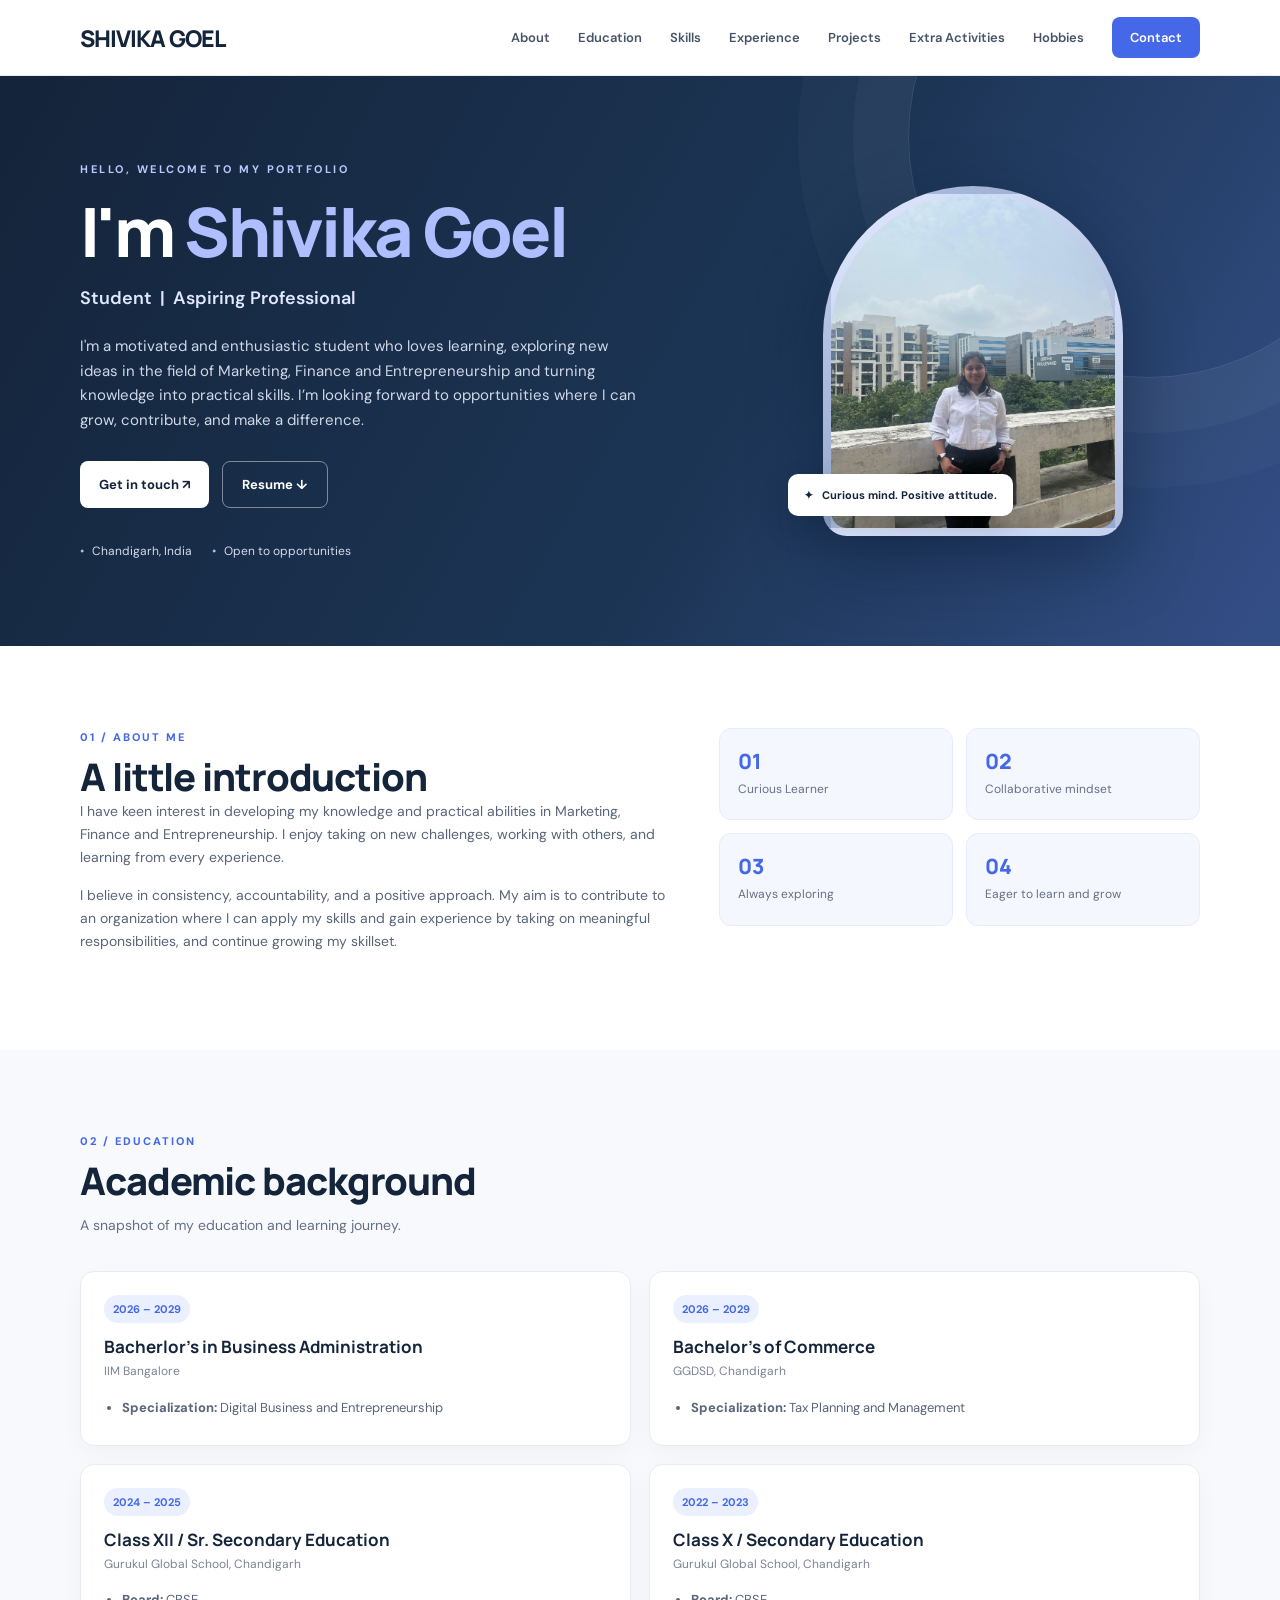
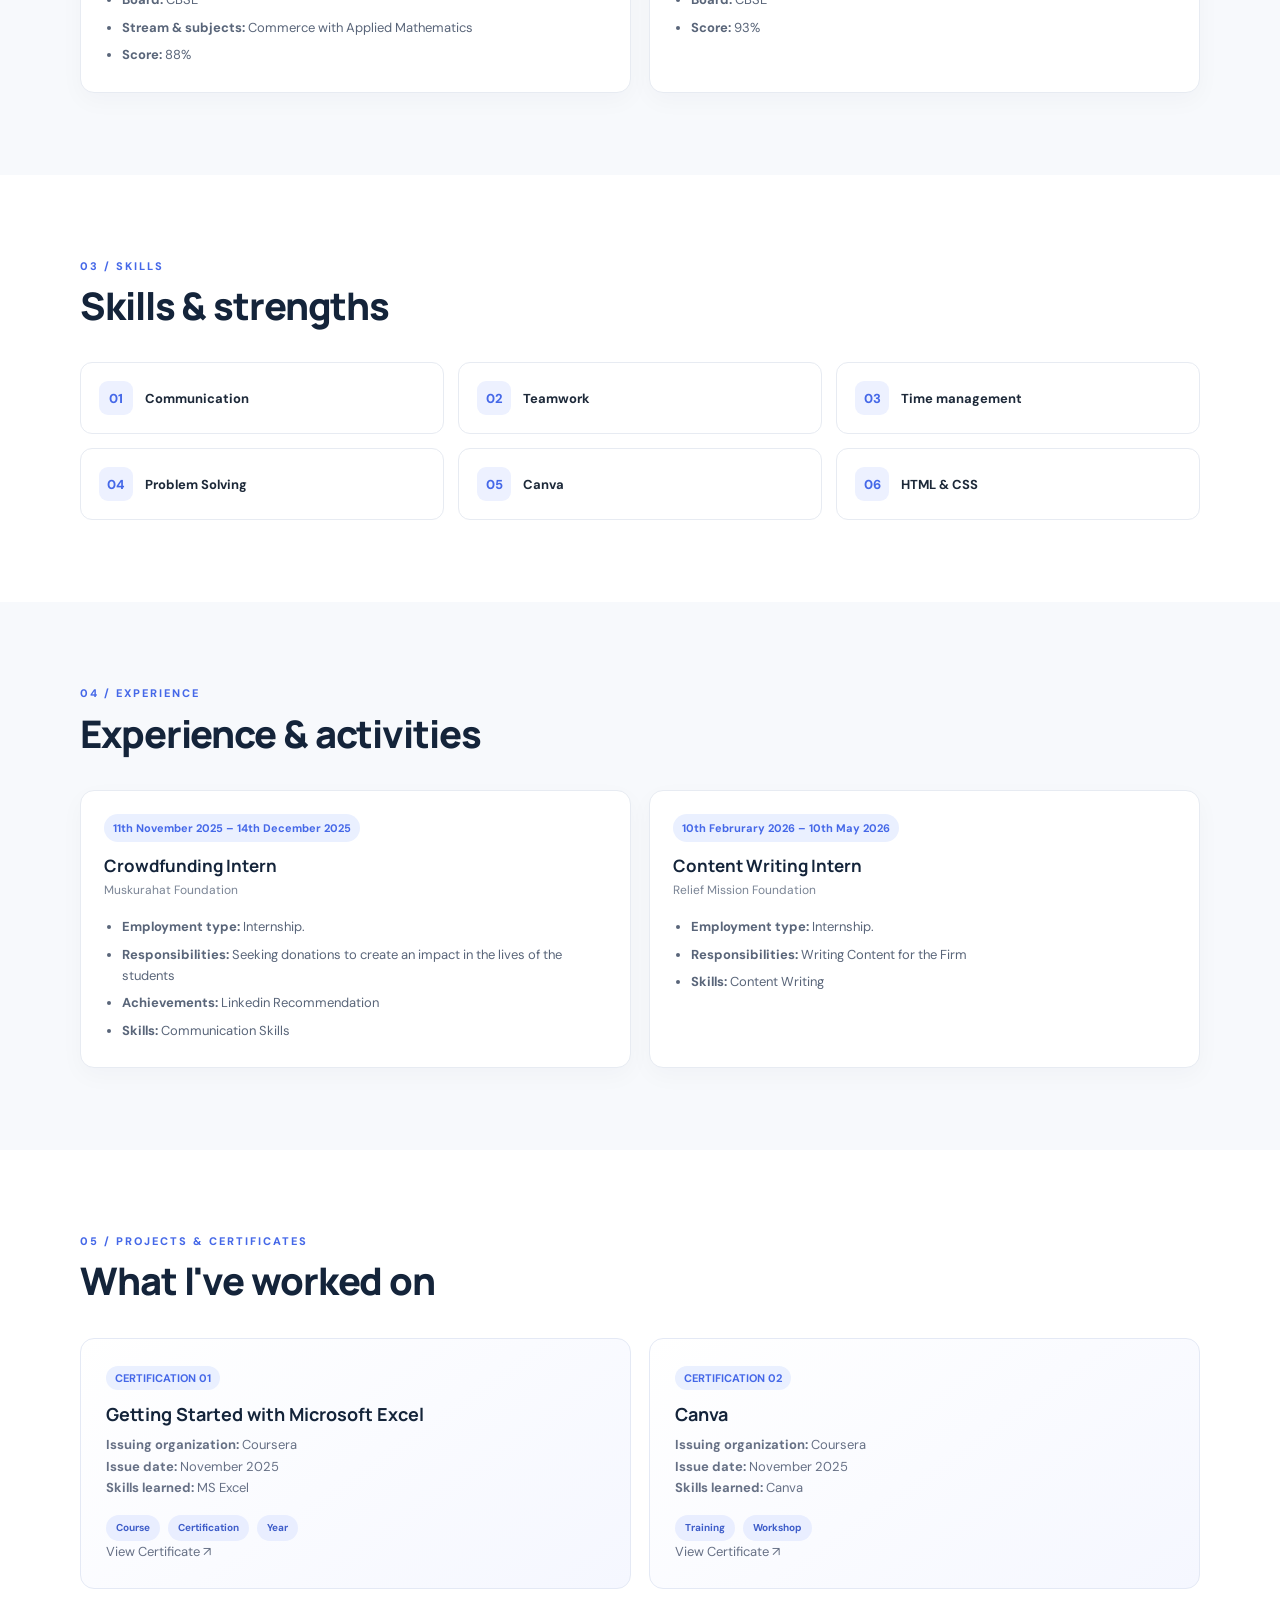
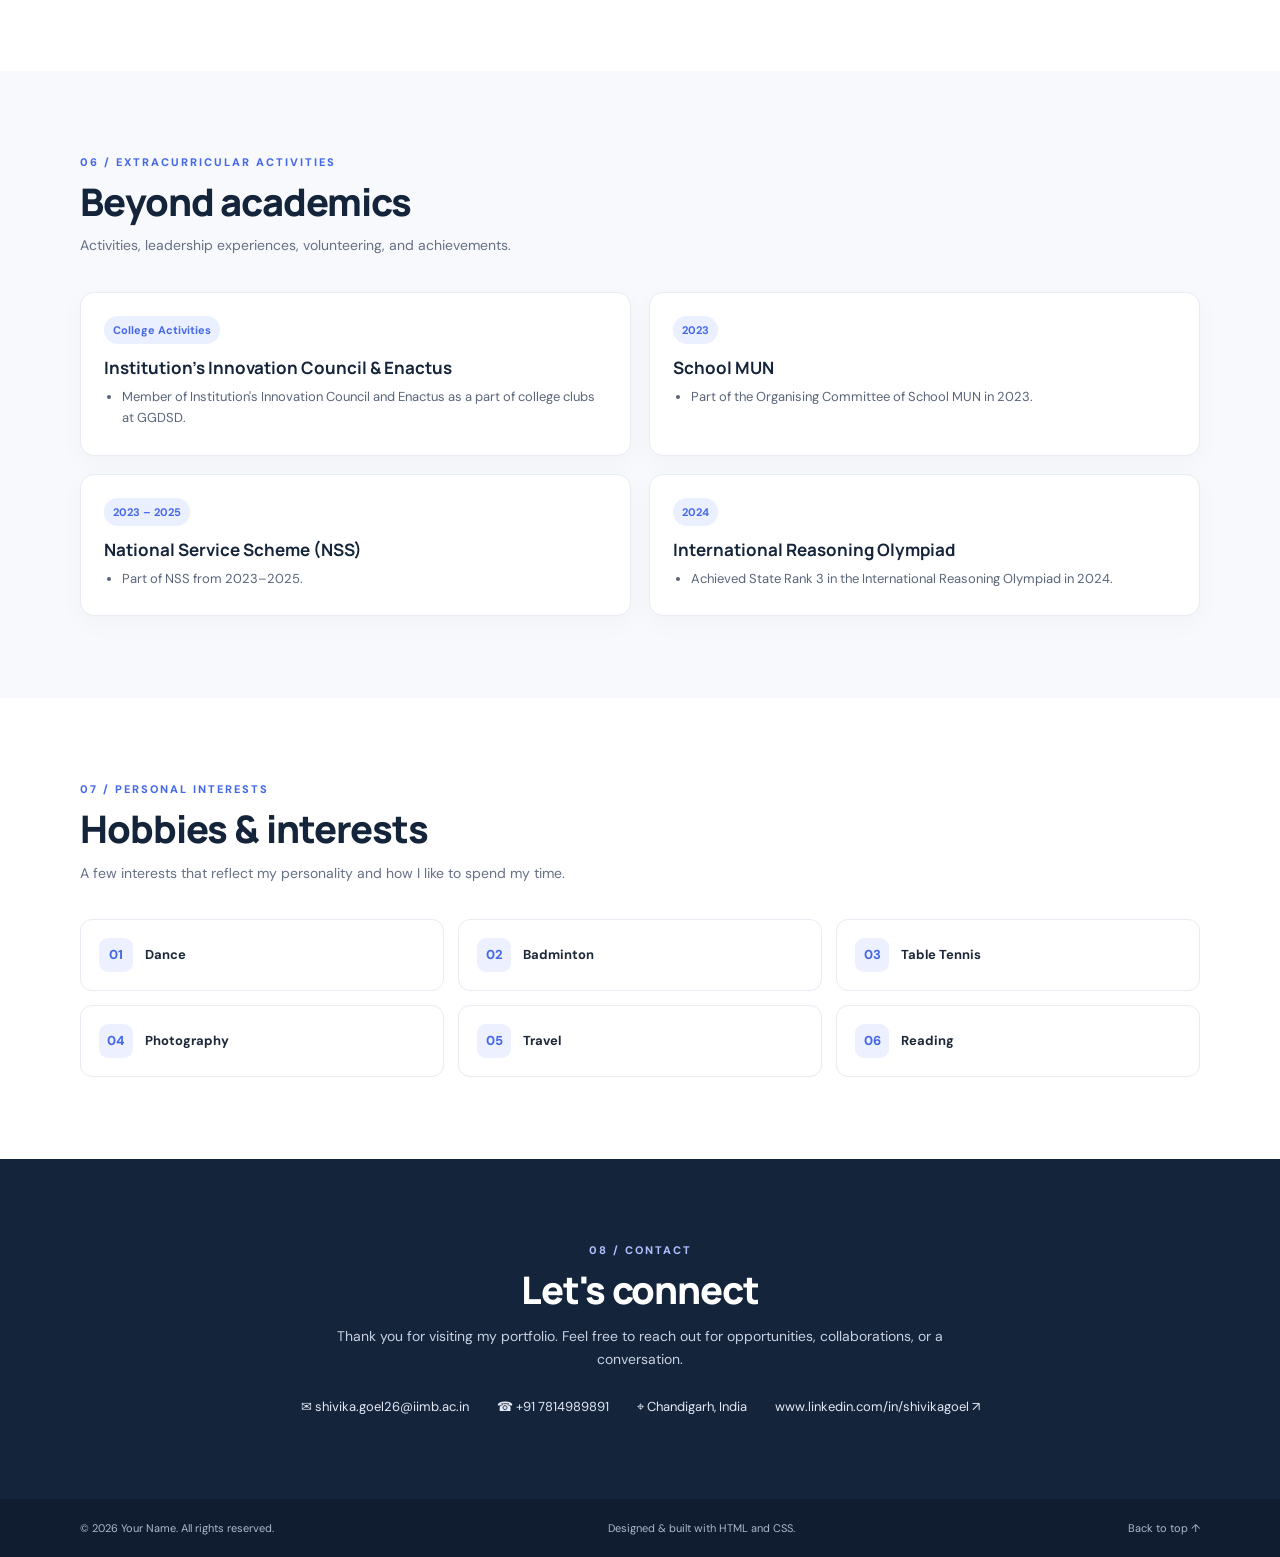
==== shivika_resume/index.html @ bf91761f "Rename resume folder" ====
<!DOCTYPE html>
<html lang="en">
<head>
<meta charset="UTF-8">
<meta name="viewport" content="width=device-width, initial-scale=1.0">
<title>Your Name | Personal Portfolio</title>
<link rel="stylesheet" href="style.css">
</head>
<body>
<header>
 <nav class="wrap">
  <a class="brand" href="#home">SHIVIKA&nbsp;GOEL</a>
  <div class="navlinks">
   <a href="#about">About</a><a href="#education">Education</a><a href="#skills">Skills</a><a href="#experience">Experience</a><a href="#projects">Projects</a><a href="#extracurricular">Extra Activities</a><a href="#hobbies">Hobbies</a><a class="contact-link" href="#contact">Contact</a>
  </div>
 </nav>
</header>
<main>
<section class="hero" id="home">
 <div class="wrap hero-inner">
  <div class="hero-copy">
   <div class="hello">Hello, welcome to my portfolio</div>
   <h1>I'm <span>Shivika Goel</span></h1>
   <div class="role">Student&nbsp; | &nbsp;Aspiring Professional</div>
   <p>I'm a motivated and enthusiastic student who loves learning, exploring new ideas in the field of Marketing, Finance and Entrepreneurship and turning knowledge into practical skills. I’m looking forward to opportunities where I can grow, contribute, and make a difference.</p>
   <div class="actions"><a class="btn btn-primary" href="#contact">Get in touch ↗</a><a class="btn btn-outline" href="#education">Resume ↓</a></div>
   <div class="hero-meta"><span>Chandigarh, India</span><span>Open to opportunities</span></div>
  </div>
  <div class="portrait-wrap">
   <div class="portrait">
    <!-- Put your photo in this folder and name it profile.jpg -->
    <img src="Shivika_Image.jpeg" alt="Your profile photo" onerror="this.style.display='none';this.nextElementSibling.style.display='grid'">
    <div class="photo-placeholder" style="display:none">YOUR PHOTO<small>Add an image named profile.jpg</small></div>
   </div>
   <div class="photo-tip">✦ &nbsp; Curious mind. Positive attitude.</div>
  </div>
 </div>
</section>

<section class="section section-white" id="about">
 <div class="wrap about-grid">
  <div class="about-copy">
   <div class="kicker">01 / About me</div><h2>A little introduction</h2>
   <p>I have keen interest in developing my knowledge and practical abilities in Marketing, Finance and Entrepreneurship. I enjoy taking on new challenges, working with others, and learning from every experience.</p>
   <p>I believe in consistency, accountability, and a positive approach. My aim is to contribute to an organization where I can apply my skills and gain experience by taking on meaningful responsibilities, and continue growing my skillset.</p>
  </div>
  <div class="fact-grid">
   <div class="fact"><strong>01</strong><span>Curious Learner</span></div>
   <div class="fact"><strong>02</strong><span>Collaborative mindset</span></div>
   <div class="fact"><strong>03</strong><span>Always exploring</span></div>
   <div class="fact"><strong>04</strong><span>Eager to learn and grow</span></div>
  </div>
 </div>
</section>

<section class="section" id="education">
 <div class="wrap">
  <div class="section-head"><div class="kicker">02 / Education</div><h2>Academic background</h2><p class="section-sub">A snapshot of my education and learning journey.</p></div>
  <div class="cards">
   <article class="card">
    <div class="card-top"><span class="date">2026 – 2029</span></div>
    <h3>Bacherlor's in Business Administration </h3>
    <div class="place">IIM Bangalore </div>
    <ul class="points">
     <li><strong>Specialization:</strong> Digital Business and Entrepreneurship </li>
    </ul>
   </article>
   <article class="card">
    <div class="card-top"><span class="date"> 2026 – 2029 </span></div>
    <h3> Bachelor's of Commerce </h3>
    <div class="place"> GGDSD, Chandigarh </div>
    <ul class="points">
     <li><strong>Specialization:</strong> Tax Planning and Management </li>
    </ul>
   </article>
   <article class="card">
    <div class="card-top"><span class="date"> 2024 – 2025</span></div>
    <h3>Class XII / Sr. Secondary Education </h3>
    <div class="place"> Gurukul Global School, Chandigarh </div>
    <ul class="points">
     <li><strong>Board:</strong> CBSE </li>
     <li><strong>Stream & subjects:</strong> Commerce with Applied Mathematics </li>
     <li><strong>Score:</strong> 88% </li>
    </ul>
   </article>
   <article class="card">
    <div class="card-top"><span class="date"> 2022 – 2023 </span></div>
    <h3>Class X / Secondary Education</h3>
    <div class="place"> Gurukul Global School, Chandigarh </div>
    <ul class="points">
     <li><strong>Board:</strong> CBSE  </li>
     <li><strong>Score:</strong> 93% </li>
    </ul>
   </article>
  </div>
 </div>
</section>

<section class="section section-white" id="skills">
 <div class="wrap">
  <div class="section-head"><div class="kicker">03 / Skills</div><h2>Skills & strengths</h2><p class="section-sub"></p></div>
  <div class="skills">
   <div class="skill"><span class="skill-icon">01</span>Communication</div><div class="skill"><span class="skill-icon">02</span>Teamwork</div><div class="skill"><span class="skill-icon">03</span>Time management</div>
   <div class="skill"><span class="skill-icon">04</span>Problem Solving</div><div class="skill"><span class="skill-icon">05</span> Canva </div><div class="skill"><span class="skill-icon">06</span>HTML & CSS</div>
  </div>
 </div>
</section>

<section class="section" id="experience">
 <div class="wrap">
  <div class="section-head"><div class="kicker">04 / Experience</div><h2>Experience & activities</h2><p class="section-sub"></p></div>
  <div class="cards">
   <article class="card">
    <div class="card-top"><span class="date"> 11th November 2025 – 14th December 2025 </span></div>
    <h3> Crowdfunding Intern </h3>
    <div class="place"> Muskurahat Foundation </div>
    <ul class="points">
     <li><strong>Employment type:</strong> Internship.</li>
     <li><strong>Responsibilities:</strong> Seeking donations to create an impact in the lives of the students </li>
     <li><strong>Achievements:</strong> Linkedin Recommendation </li>
     <li><strong>Skills:</strong> Communication Skills </li>
    </ul>
   </article>
   <article class="card">
    <div class="card-top"><span class="date"> 10th Februrary 2026 – 10th May 2026 </span></div>
    <h3> Content Writing Intern </h3>
    <div class="place"> Relief Mission Foundation </div>
    <ul class="points">
     <li><strong>Employment type:</strong> Internship.</li>
     <li><strong>Responsibilities:</strong> Writing Content for the Firm </li>
     <li><strong>Skills:</strong> Content Writing </li>
    </ul>
   </article>
  </div>
 </div>
</section>

<section class="section section-white" id="projects">
 <div class="wrap">
  <div class="section-head"><div class="kicker">05 / Projects & certificates</div><h2>What I've worked on</h2><p class="section-sub"></p></div>
  <div class="cards">
   <article class="project-card">
    <span class="date">CERTIFICATION 01</span>
    <h3>Getting Started with Microsoft Excel</h3>
    <p><strong>Issuing organization:</strong> Coursera<br><strong>Issue date:</strong> November 2025<br><strong>Skills learned:</strong> MS Excel</p>
    <div class="tags"><span>Course</span><span>Certification</span><span>Year</span></div>
    <p><a class="certificate-link" href="https://coursera.org/share/7590703c56fceac687f1a73669e0361f" target="_blank" rel="noopener noreferrer">View Certificate ↗</a></p>
   </article>
   <article class="project-card">
    <span class="date">CERTIFICATION 02</span>
    <h3>Canva</h3>
    <p><strong>Issuing organization:</strong> Coursera<br><strong>Issue date:</strong> November 2025<br><strong>Skills learned:</strong> Canva</p>
    <div class="tags"><span>Training</span><span>Workshop</span></div>
    <p><a class="certificate-link" href="https://coursera.org/share/fa9adf0652765ec7b8f0508cf202697c" target="_blank" rel="noopener noreferrer">View Certificate ↗</a></p>
   </article>
  </div>
 </div>
</section>

<section class="section" id="extracurricular">
 <div class="wrap">
  <div class="section-head">
   <div class="kicker">06 / Extracurricular activities</div>
   <h2>Beyond academics</h2>
   <p class="section-sub">Activities, leadership experiences, volunteering, and achievements.</p>
  </div>
  <div class="cards">
   <article class="card">
    <div class="card-top"><span class="date">College Activities</span></div>
    <h3>Institution's Innovation Council & Enactus</h3>
    <ul class="points">
     <li>Member of Institution's Innovation Council and Enactus as a part of college clubs at GGDSD.</li>
    </ul>
   </article>
   <article class="card">
    <div class="card-top"><span class="date">2023</span></div>
    <h3>School MUN</h3>
    <ul class="points">
     <li>Part of the Organising Committee of School MUN in 2023.</li>
    </ul>
   </article>
   <article class="card">
    <div class="card-top"><span class="date">2023 – 2025</span></div>
    <h3>National Service Scheme (NSS)</h3>
    <ul class="points">
     <li>Part of NSS from 2023–2025.</li>
    </ul>
   </article>
   <article class="card">
    <div class="card-top"><span class="date">2024</span></div>
    <h3>International Reasoning Olympiad</h3>
    <ul class="points">
     <li>Achieved State Rank 3 in the International Reasoning Olympiad in 2024.</li>
    </ul>
   </article>
  </div>
 </div>
</section>

<section class="section section-white" id="hobbies">
 <div class="wrap">
  <div class="section-head"><div class="kicker">07 / Personal interests</div><h2>Hobbies & interests</h2><p class="section-sub">A few interests that reflect my personality and how I like to spend my time.</p></div>
  <div class="skills">
   <div class="skill"><span class="skill-icon">01</span>Dance</div>
   <div class="skill"><span class="skill-icon">02</span>Badminton</div>
   <div class="skill"><span class="skill-icon">03</span>Table Tennis</div>
   <div class="skill"><span class="skill-icon">04</span>Photography</div>
   <div class="skill"><span class="skill-icon">05</span>Travel</div>
   <div class="skill"><span class="skill-icon">06</span>Reading</div>
  </div>
 </div>
</section>

<section class="section contact" id="contact">
 <div class="wrap">
  <div class="kicker" style="color:#aebeff">08 / Contact</div><h2>Let's connect</h2>
  <p class="section-sub">Thank you for visiting my portfolio. Feel free to reach out for opportunities, collaborations, or a conversation.</p>
  <div class="contact-items"><a href="mailto:your.email@example.com">✉ shivika.goel26@iimb.ac.in</a><a href="tel:+910000000000">☎ +91 7814989891</a><span>⌖ Chandigarh, India</span><a href="https://www.linkedin.com/" target="_blank" rel="noreferrer">www.linkedin.com/in/shivikagoel ↗</a></div>
 </div>
</section>
</main>
<footer><div class="wrap footer-inner"><span>© 2026 Your Name. All rights reserved.</span><span>Designed & built with HTML and CSS.</span><a href="#home">Back to top ↑</a></div></footer>
</body>
</html>
---- shivika_resume/style.css ----
@import url('https://fonts.googleapis.com/css2?family=DM+Sans:wght@400;500;600;700&family=Manrope:wght@400;500;600;700;800&display=swap');
:root{--navy:#14243a;--blue:#4568e8;--sky:#eaf0ff;--ink:#1d2939;--muted:#667085;--line:#e7ebf2;--white:#fff;--bg:#f7f9fc}
*{box-sizing:border-box;margin:0;padding:0}
html{scroll-behavior:smooth;scroll-padding-top:82px}
body{font-family:'DM Sans',sans-serif;color:var(--ink);background:var(--bg);line-height:1.65}
a{text-decoration:none;color:inherit}
.wrap{width:min(1120px,calc(100% - 44px));margin:auto}
header{height:76px;background:#fff;position:sticky;top:0;z-index:10;border-bottom:1px solid var(--line)}
nav{height:100%;display:flex;align-items:center;justify-content:space-between}
.brand{font:800 23px Manrope,sans-serif;color:var(--navy);letter-spacing:-1px}
.brand span{color:var(--blue)}
.navlinks{display:flex;align-items:center;gap:28px}
.navlinks a{font-size:13px;font-weight:600;color:#475467;transition:.2s}
.navlinks a:hover{color:var(--blue)}
.navlinks .contact-link{background:var(--blue);color:#fff;padding:10px 18px;border-radius:8px}
.menu-note{display:none}
.hero{background:linear-gradient(120deg,#14243a 0%,#1c3555 58%,#344f87 100%);color:#fff;overflow:hidden;position:relative}
.hero:after{content:"";position:absolute;width:480px;height:480px;border:1px solid #ffffff20;border-radius:50%;right:-110px;top:-180px;box-shadow:0 0 0 55px #ffffff08,0 0 0 110px #ffffff06}
.hero-inner{min-height:570px;display:grid;grid-template-columns:1.15fr .85fr;align-items:center;gap:50px;padding-top:65px;padding-bottom:65px;position:relative;z-index:1}
.hello{color:#b9c9ff;text-transform:uppercase;letter-spacing:2.5px;font-size:11px;font-weight:700}
h1{font:800 clamp(43px,6vw,68px)/1.12 Manrope,sans-serif;letter-spacing:-2.7px;margin:15px 0}
h1 span{color:#aebeff}
.role{font-size:18px;font-weight:600;color:#e0e7ff}
.hero-copy>p:not(.hello):not(.role){max-width:560px;color:#d0d8e8;font-size:15px;margin:20px 0 28px}
.actions{display:flex;gap:13px;flex-wrap:wrap}
.btn{display:inline-flex;align-items:center;justify-content:center;padding:12px 19px;border-radius:8px;font-size:13px;font-weight:700;transition:.2s}
.btn:hover{transform:translateY(-2px)}
.btn-primary{background:#fff;color:var(--navy)}
.btn-outline{border:1px solid #ffffff70;color:#fff}
.hero-meta{display:flex;gap:20px;flex-wrap:wrap;margin-top:34px;color:#d2dbee;font-size:12px}
.hero-meta span:before{content:"•";color:#aebeff;margin-right:8px}
.portrait-wrap{justify-self:center;position:relative}
.portrait{width:300px;height:350px;border:8px solid #ffffff20;border-radius:150px 150px 24px 24px;overflow:hidden;background:linear-gradient(145deg,#dce6ff,#879cc7);box-shadow:0 24px 70px #07172c70}
.portrait img{width:100%;height:100%;object-fit:cover;display:block}
.photo-placeholder{height:100%;display:grid;place-items:center;text-align:center;color:#253b62;font:800 18px Manrope;letter-spacing:2px}
.photo-placeholder small{display:block;font:500 11px 'DM Sans';letter-spacing:0;margin-top:8px}
.photo-tip{position:absolute;bottom:20px;left:-35px;background:#fff;color:var(--navy);padding:12px 16px;border-radius:10px;box-shadow:0 12px 30px #07172c30;font-size:11px;font-weight:700}
.section{padding:82px 0}
.section-white{background:#fff}
.section-head{margin-bottom:34px}
.kicker{color:var(--blue);font-size:11px;font-weight:800;letter-spacing:2px;text-transform:uppercase}
h2{font:800 clamp(28px,4vw,38px)/1.2 Manrope,sans-serif;letter-spacing:-1.1px;color:var(--navy);margin-top:8px}
.section-sub{color:var(--muted);font-size:14px;margin-top:10px;max-width:650px}
.about-grid{display:grid;grid-template-columns:1.1fr .9fr;gap:50px;align-items:start}
.about-copy p{color:#596579;font-size:14px;margin:0 0 15px}
.fact-grid{display:grid;grid-template-columns:1fr 1fr;gap:13px}
.fact{padding:18px;background:#f5f7ff;border:1px solid #e7ebff;border-radius:12px}
.fact strong{display:block;color:var(--blue);font:800 21px Manrope}
.fact span{font-size:12px;color:#667085}
.cards{display:grid;grid-template-columns:repeat(2,1fr);gap:18px}
.card{background:#fff;border:1px solid var(--line);border-radius:14px;padding:23px;box-shadow:0 8px 24px #1d293908}
.card-top{display:flex;justify-content:space-between;gap:15px;align-items:center;margin-bottom:12px}
.date{font-size:11px;font-weight:700;color:var(--blue);background:var(--sky);padding:5px 9px;border-radius:20px}
.card h3{font:700 17px Manrope;color:var(--navy);margin-bottom:4px}
.card .place{font-size:12px;color:#7a8495;margin-bottom:12px}
ul.points{padding-left:18px;color:#596579;font-size:13px}
ul.points li{padding:3px 0}
.skills{display:grid;grid-template-columns:repeat(3,1fr);gap:14px}
.skill{background:#fff;border:1px solid var(--line);border-radius:12px;padding:18px;display:flex;align-items:center;gap:12px;font-size:13px;font-weight:700}
.skill-icon{height:34px;width:34px;border-radius:9px;background:#edf1ff;color:var(--blue);display:grid;place-items:center;font-weight:800}
.project-card{background:linear-gradient(145deg,#fff,#f5f7ff);border:1px solid #e4e9f5;border-radius:14px;padding:25px}
.project-card h3{font:700 18px Manrope;color:var(--navy);margin:12px 0 8px}
.project-card p{font-size:13px;color:#667085}
.tags{display:flex;gap:8px;flex-wrap:wrap;margin-top:16px}
.tags span{background:#e9eeff;color:#3e5dc9;border-radius:20px;padding:5px 10px;font-size:10px;font-weight:700}
.contact{background:var(--navy);color:#fff;text-align:center}
.contact h2{color:#fff}
.contact .section-sub{margin:12px auto 25px;color:#c7d1e2}
.contact-items{display:flex;justify-content:center;gap:28px;flex-wrap:wrap;color:#e2e8f5;font-size:13px}
.contact-items a:hover{color:#aebeff}
footer{background:#101d30;color:#aeb9ca;padding:20px 0;font-size:11px}
.footer-inner{display:flex;justify-content:space-between;gap:15px;flex-wrap:wrap}
@media(max-width:760px){
 .wrap{width:min(100% - 32px,560px)}
 header{height:auto;position:relative}
 nav{padding:16px 0;align-items:flex-start;gap:15px;flex-direction:column}
 .navlinks{gap:13px;flex-wrap:wrap}
 .navlinks a{font-size:11px}
 .navlinks .contact-link{padding:6px 11px}
 .hero-inner{grid-template-columns:1fr;gap:42px;padding-top:60px;text-align:center}
 .hero-copy>p:not(.hello):not(.role){margin-left:auto;margin-right:auto}
 .actions,.hero-meta{justify-content:center}
 .portrait{width:250px;height:290px}
 .photo-tip{left:-20px}
 .section{padding:65px 0}
 .about-grid{grid-template-columns:1fr;gap:25px}
 .cards{grid-template-columns:1fr}
 .skills{grid-template-columns:1fr 1fr}
}
@media(max-width:430px){.skills{grid-template-columns:1fr}.navlinks{gap:9px}.navlinks a{font-size:10px}}
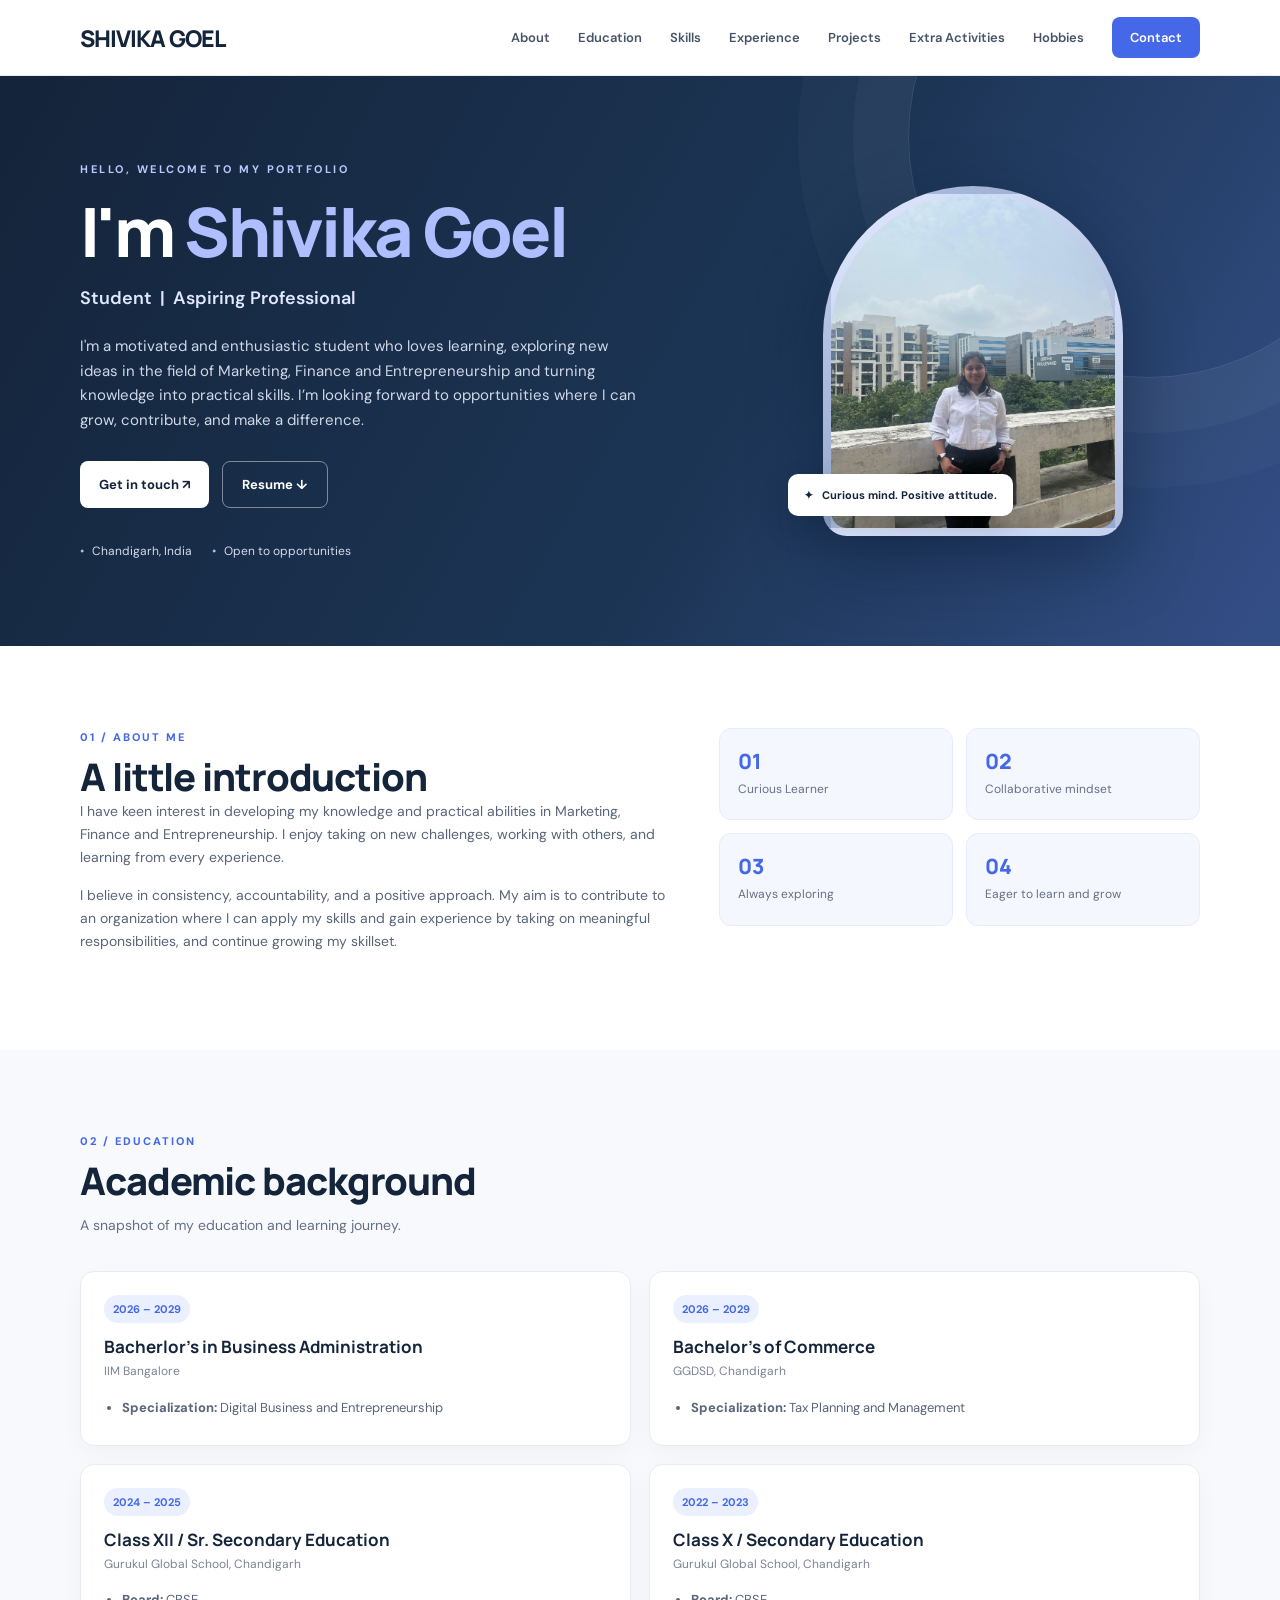
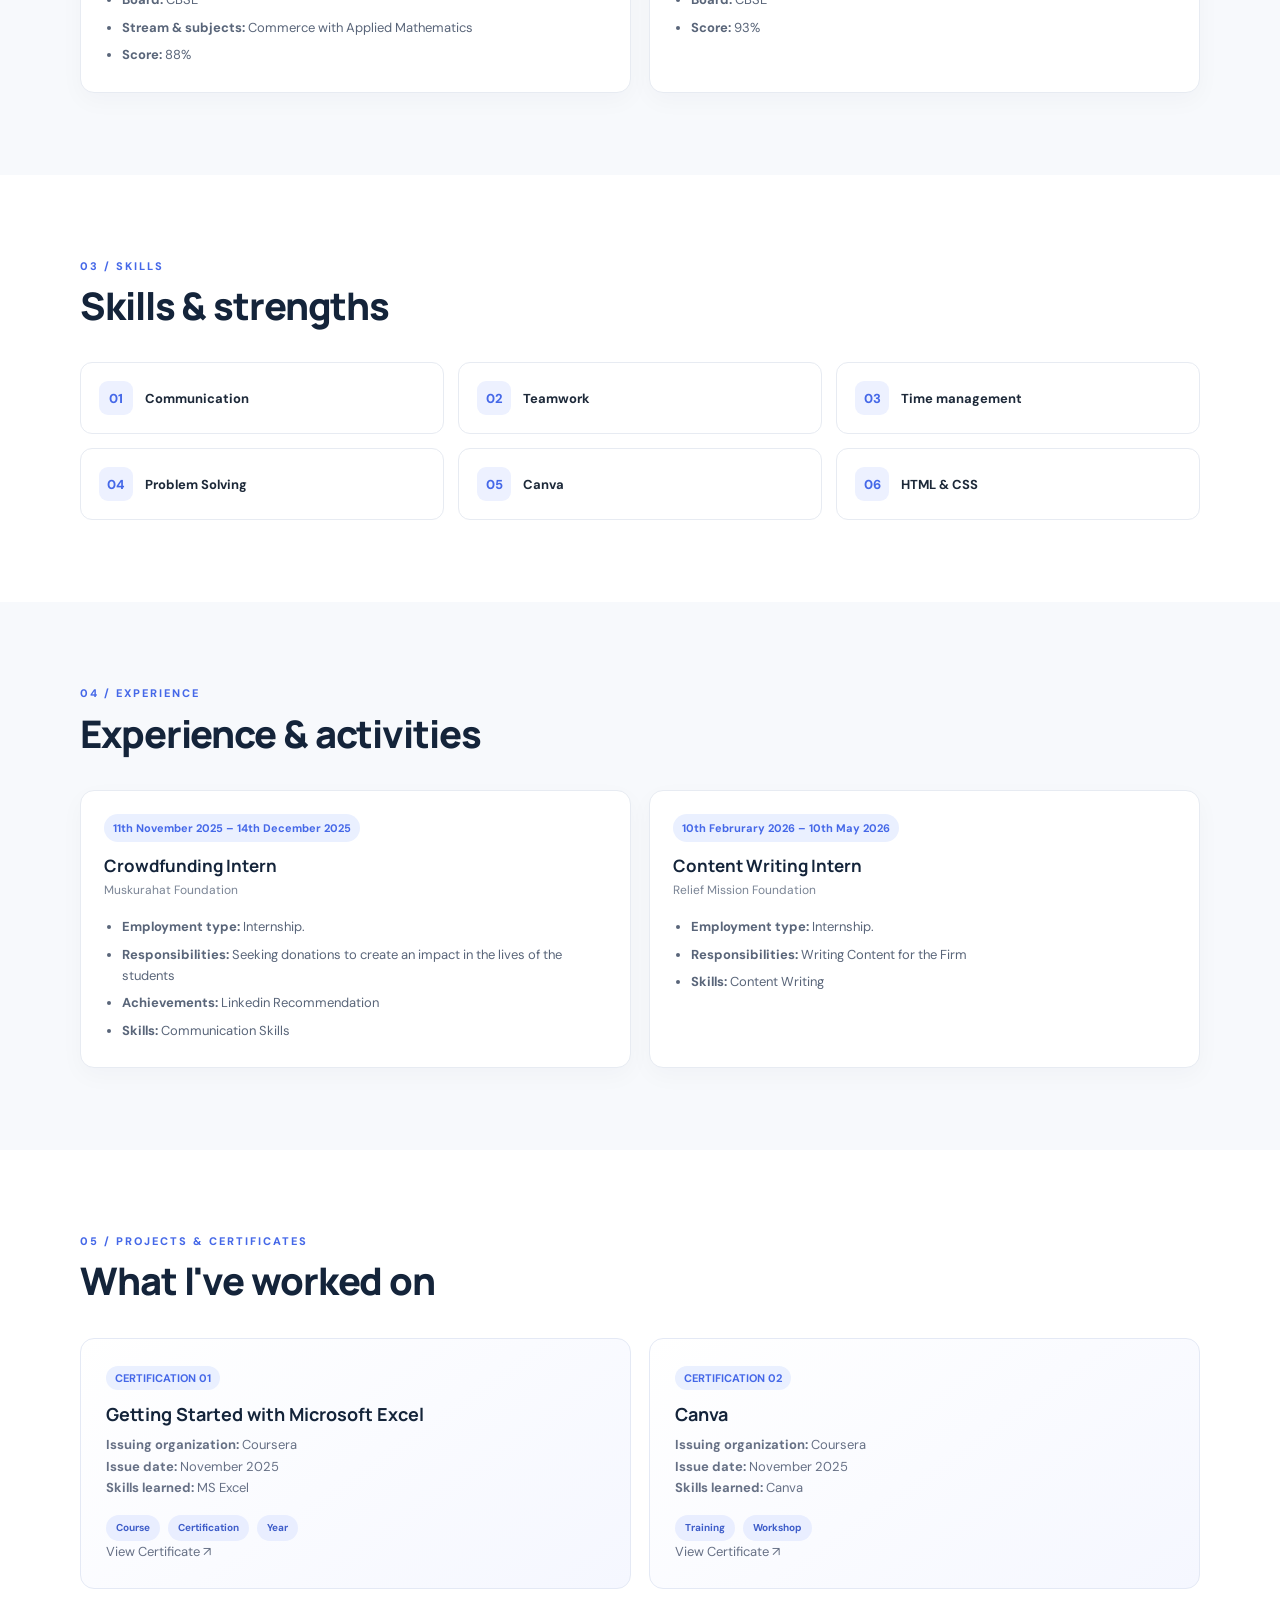
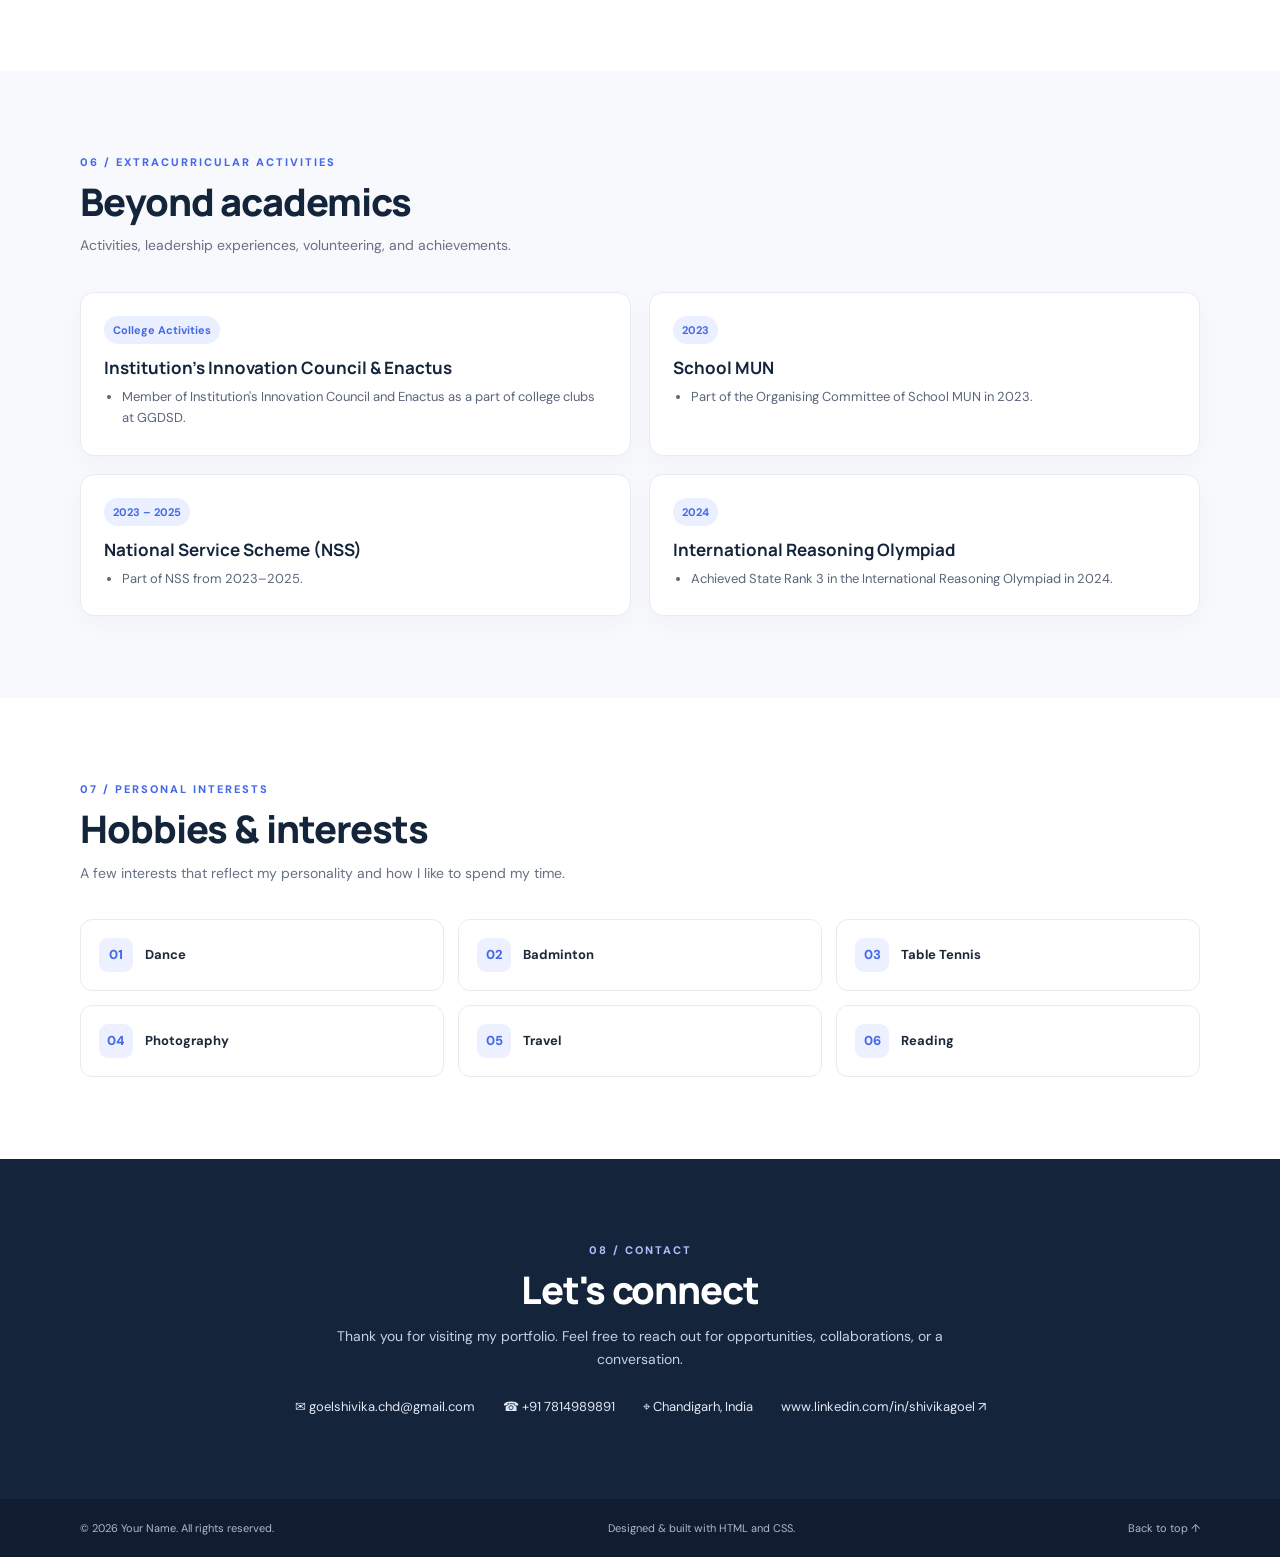
==== commit 15c6aa91: "changes" ====
--- a/shivika_resume/index.html
+++ b/shivika_resume/index.html
@@ -215,7 +215,23 @@
  <div class="wrap">
   <div class="kicker" style="color:#aebeff">08 / Contact</div><h2>Let's connect</h2>
   <p class="section-sub">Thank you for visiting my portfolio. Feel free to reach out for opportunities, collaborations, or a conversation.</p>
-  <div class="contact-items"><a href="mailto:your.email@example.com">✉ shivika.goel26@iimb.ac.in</a><a href="tel:+910000000000">☎ +91 7814989891</a><span>⌖ Chandigarh, India</span><a href="https://www.linkedin.com/" target="_blank" rel="noreferrer">www.linkedin.com/in/shivikagoel ↗</a></div>
+  <div class="contact-items">
+    <a href="mailto:goelshivika.chd@gmail.com">
+        ✉ goelshivika.chd@gmail.com
+    </a>
+
+    <a href="tel:+917814989891">
+        ☎ +91 7814989891
+    </a>
+
+    <span>⌖ Chandigarh, India</span>
+
+    <a href="https://www.linkedin.com/in/shivikagoel"
+       target="_blank"
+       rel="noopener noreferrer">
+        www.linkedin.com/in/shivikagoel ↗
+    </a>
+</div>
  </div>
 </section>
 </main>
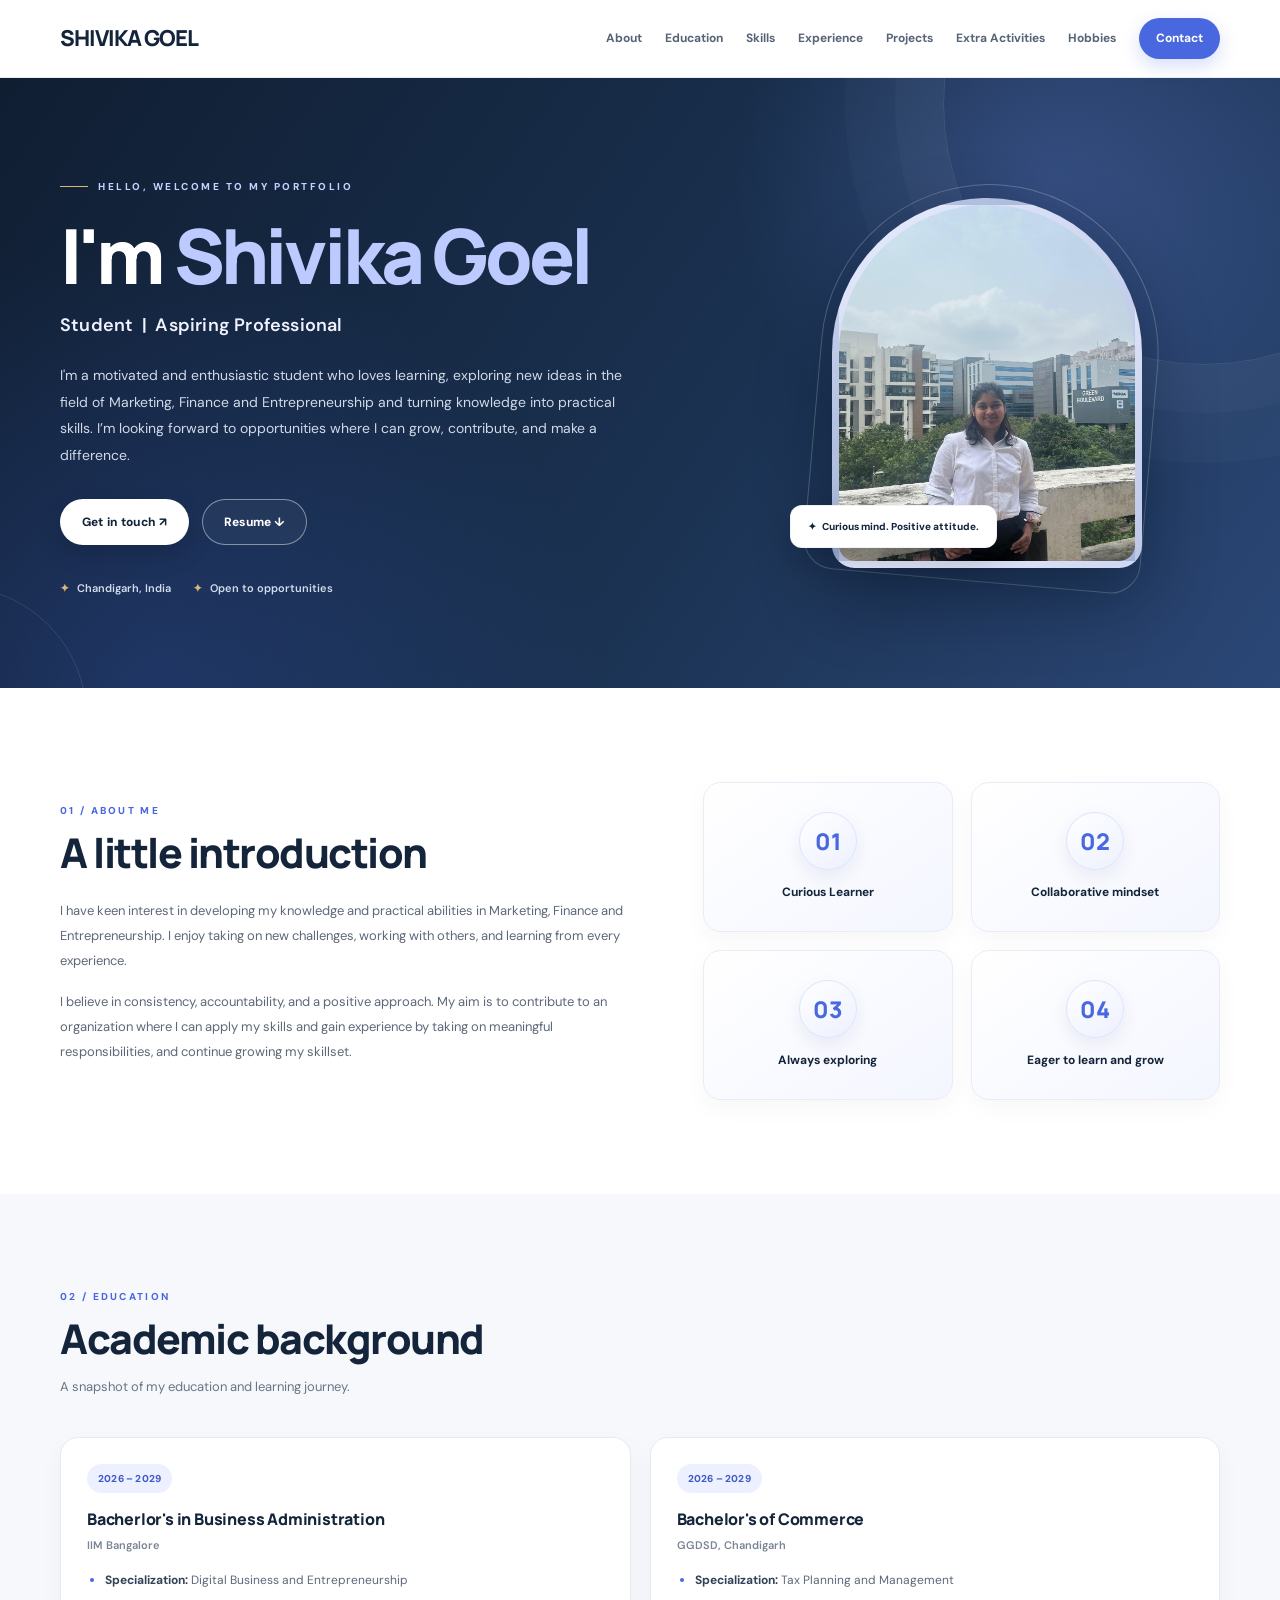
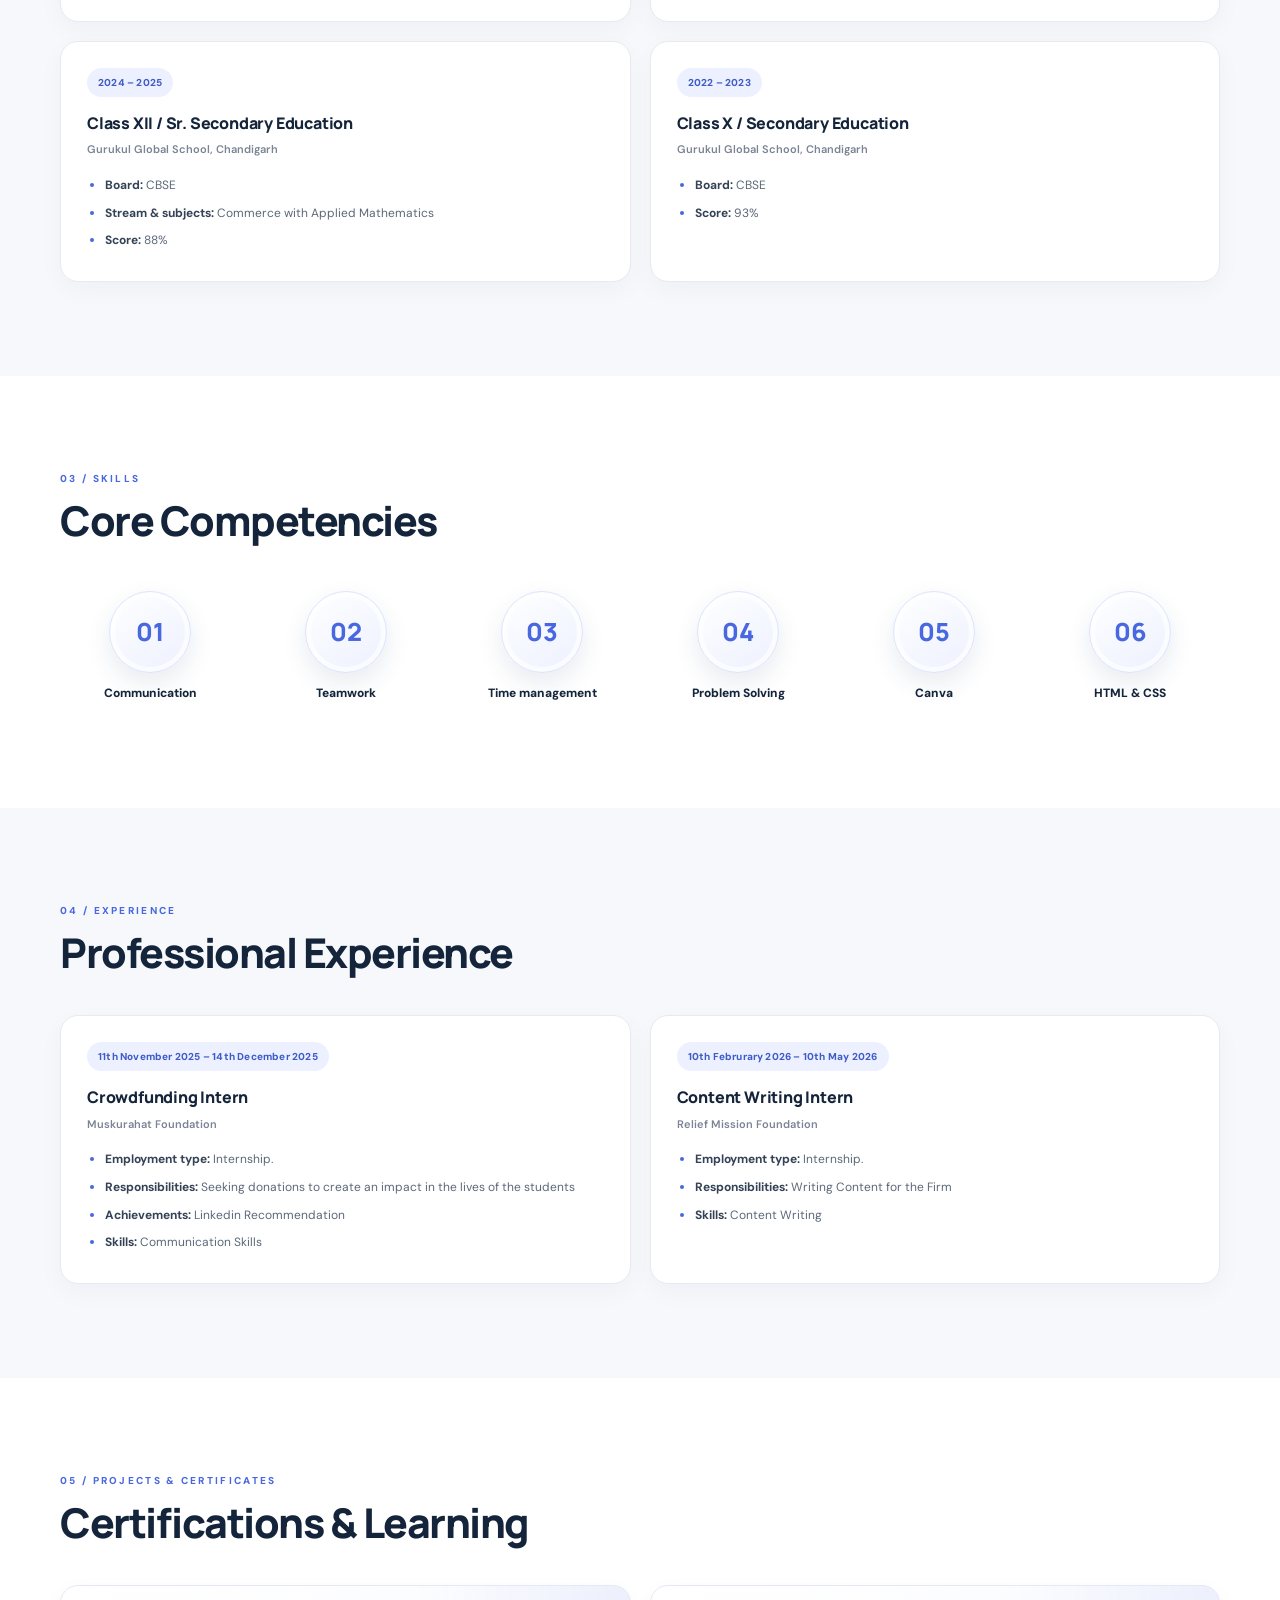
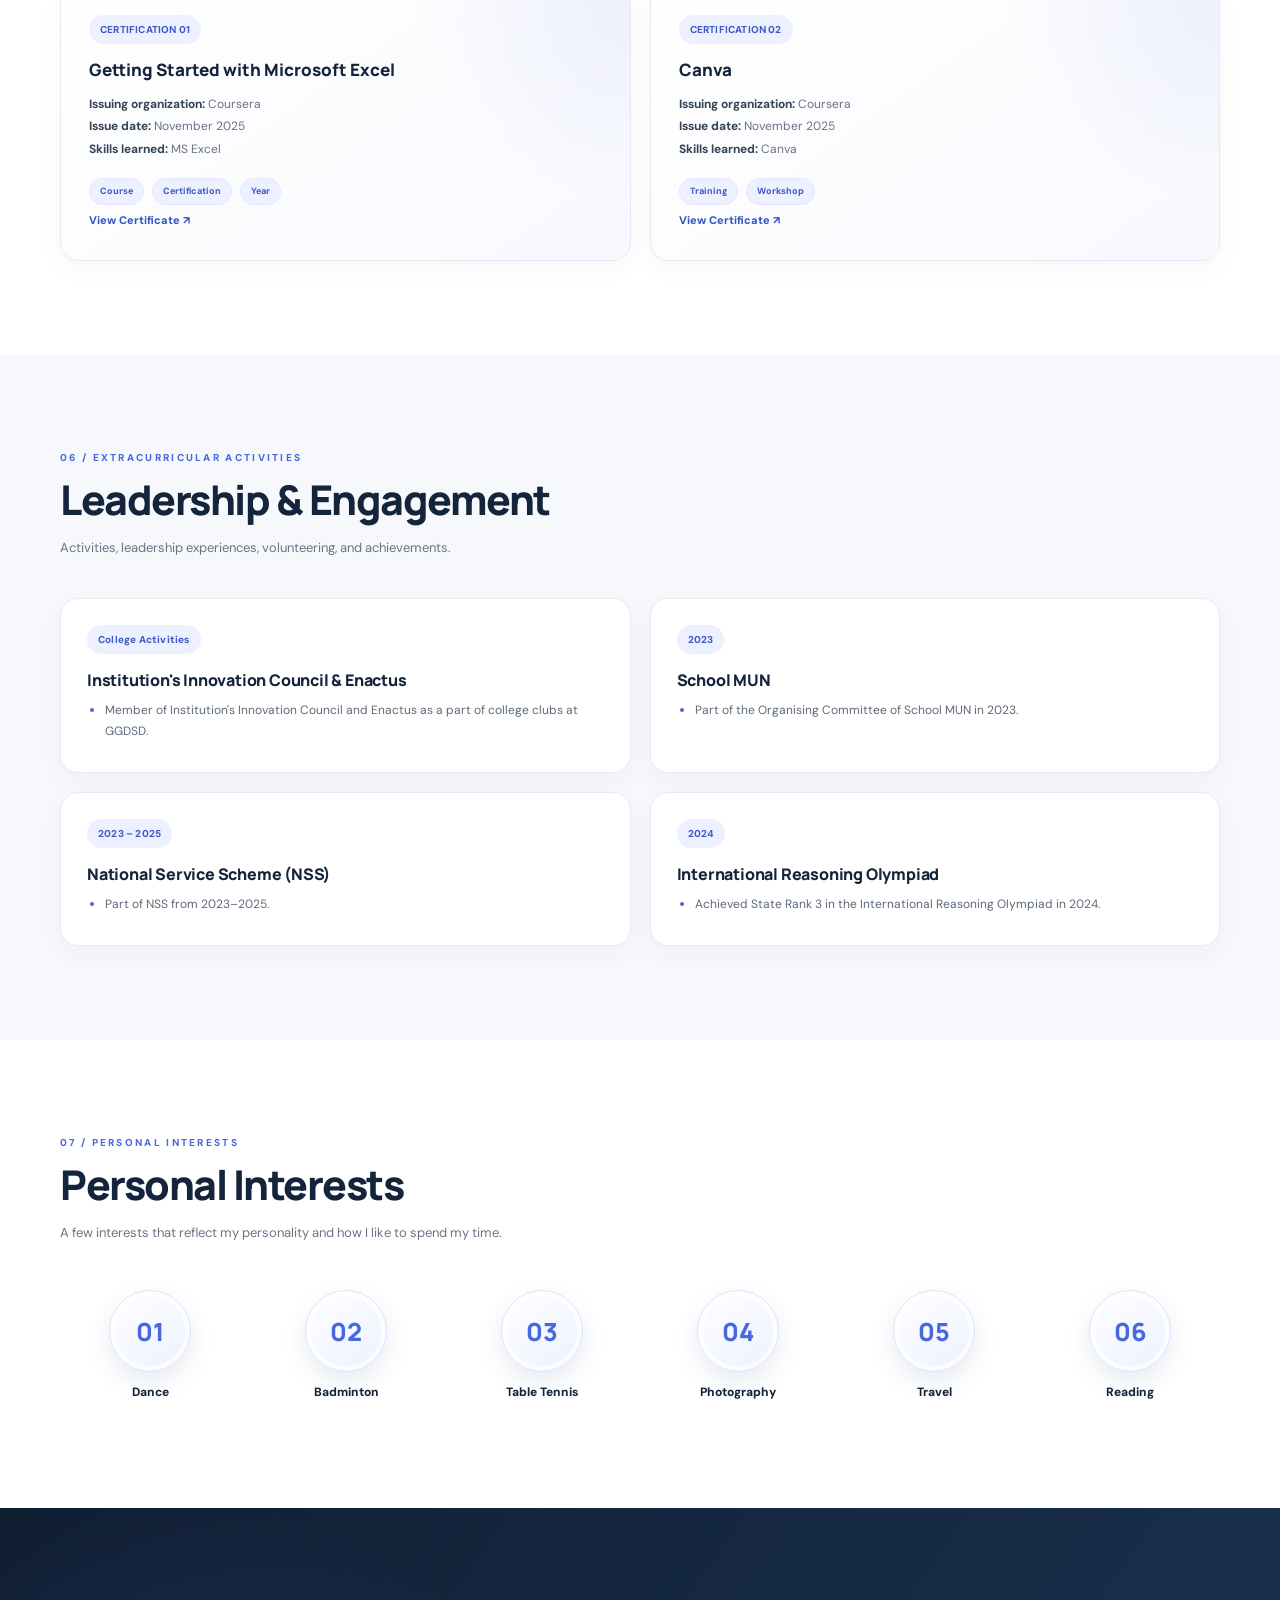
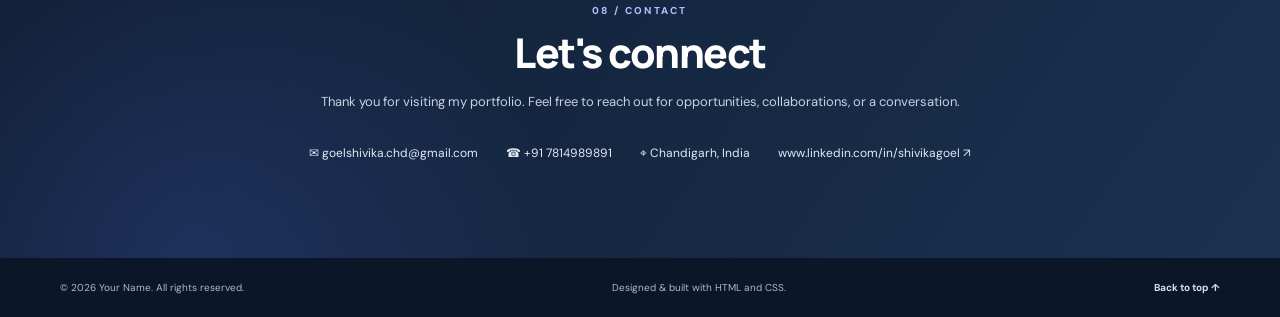
==== commit f5d1df03: "design update" ====
--- a/shivika_resume/index.html
+++ b/shivika_resume/index.html
@@ -98,7 +98,7 @@
 
 <section class="section section-white" id="skills">
  <div class="wrap">
-  <div class="section-head"><div class="kicker">03 / Skills</div><h2>Skills & strengths</h2><p class="section-sub"></p></div>
+  <div class="section-head"><div class="kicker">03 / Skills</div><h2>Core Competencies</h2><p class="section-sub"></p></div>
   <div class="skills">
    <div class="skill"><span class="skill-icon">01</span>Communication</div><div class="skill"><span class="skill-icon">02</span>Teamwork</div><div class="skill"><span class="skill-icon">03</span>Time management</div>
    <div class="skill"><span class="skill-icon">04</span>Problem Solving</div><div class="skill"><span class="skill-icon">05</span> Canva </div><div class="skill"><span class="skill-icon">06</span>HTML & CSS</div>
@@ -108,7 +108,7 @@
 
 <section class="section" id="experience">
  <div class="wrap">
-  <div class="section-head"><div class="kicker">04 / Experience</div><h2>Experience & activities</h2><p class="section-sub"></p></div>
+  <div class="section-head"><div class="kicker">04 / Experience</div><h2>Professional Experience</h2><p class="section-sub"></p></div>
   <div class="cards">
    <article class="card">
     <div class="card-top"><span class="date"> 11th November 2025 – 14th December 2025 </span></div>
@@ -137,7 +137,7 @@
 
 <section class="section section-white" id="projects">
  <div class="wrap">
-  <div class="section-head"><div class="kicker">05 / Projects & certificates</div><h2>What I've worked on</h2><p class="section-sub"></p></div>
+  <div class="section-head"><div class="kicker">05 / Projects & certificates</div><h2>Certifications & Learning</h2><p class="section-sub"></p></div>
   <div class="cards">
    <article class="project-card">
     <span class="date">CERTIFICATION 01</span>
@@ -161,7 +161,7 @@
  <div class="wrap">
   <div class="section-head">
    <div class="kicker">06 / Extracurricular activities</div>
-   <h2>Beyond academics</h2>
+   <h2>Leadership & Engagement</h2>
    <p class="section-sub">Activities, leadership experiences, volunteering, and achievements.</p>
   </div>
   <div class="cards">
@@ -199,7 +199,7 @@
 
 <section class="section section-white" id="hobbies">
  <div class="wrap">
-  <div class="section-head"><div class="kicker">07 / Personal interests</div><h2>Hobbies & interests</h2><p class="section-sub">A few interests that reflect my personality and how I like to spend my time.</p></div>
+  <div class="section-head"><div class="kicker">07 / Personal interests</div><h2>Personal Interests</h2><p class="section-sub">A few interests that reflect my personality and how I like to spend my time.</p></div>
   <div class="skills">
    <div class="skill"><span class="skill-icon">01</span>Dance</div>
    <div class="skill"><span class="skill-icon">02</span>Badminton</div>
--- a/shivika_resume/style.css
+++ b/shivika_resume/style.css
@@ -1,90 +1,1097 @@
 @import url('https://fonts.googleapis.com/css2?family=DM+Sans:wght@400;500;600;700&family=Manrope:wght@400;500;600;700;800&display=swap');
-:root{--navy:#14243a;--blue:#4568e8;--sky:#eaf0ff;--ink:#1d2939;--muted:#667085;--line:#e7ebf2;--white:#fff;--bg:#f7f9fc}
-*{box-sizing:border-box;margin:0;padding:0}
-html{scroll-behavior:smooth;scroll-padding-top:82px}
-body{font-family:'DM Sans',sans-serif;color:var(--ink);background:var(--bg);line-height:1.65}
-a{text-decoration:none;color:inherit}
-.wrap{width:min(1120px,calc(100% - 44px));margin:auto}
-header{height:76px;background:#fff;position:sticky;top:0;z-index:10;border-bottom:1px solid var(--line)}
-nav{height:100%;display:flex;align-items:center;justify-content:space-between}
-.brand{font:800 23px Manrope,sans-serif;color:var(--navy);letter-spacing:-1px}
-.brand span{color:var(--blue)}
-.navlinks{display:flex;align-items:center;gap:28px}
-.navlinks a{font-size:13px;font-weight:600;color:#475467;transition:.2s}
-.navlinks a:hover{color:var(--blue)}
-.navlinks .contact-link{background:var(--blue);color:#fff;padding:10px 18px;border-radius:8px}
-.menu-note{display:none}
-.hero{background:linear-gradient(120deg,#14243a 0%,#1c3555 58%,#344f87 100%);color:#fff;overflow:hidden;position:relative}
-.hero:after{content:"";position:absolute;width:480px;height:480px;border:1px solid #ffffff20;border-radius:50%;right:-110px;top:-180px;box-shadow:0 0 0 55px #ffffff08,0 0 0 110px #ffffff06}
-.hero-inner{min-height:570px;display:grid;grid-template-columns:1.15fr .85fr;align-items:center;gap:50px;padding-top:65px;padding-bottom:65px;position:relative;z-index:1}
-.hello{color:#b9c9ff;text-transform:uppercase;letter-spacing:2.5px;font-size:11px;font-weight:700}
-h1{font:800 clamp(43px,6vw,68px)/1.12 Manrope,sans-serif;letter-spacing:-2.7px;margin:15px 0}
-h1 span{color:#aebeff}
-.role{font-size:18px;font-weight:600;color:#e0e7ff}
-.hero-copy>p:not(.hello):not(.role){max-width:560px;color:#d0d8e8;font-size:15px;margin:20px 0 28px}
-.actions{display:flex;gap:13px;flex-wrap:wrap}
-.btn{display:inline-flex;align-items:center;justify-content:center;padding:12px 19px;border-radius:8px;font-size:13px;font-weight:700;transition:.2s}
-.btn:hover{transform:translateY(-2px)}
-.btn-primary{background:#fff;color:var(--navy)}
-.btn-outline{border:1px solid #ffffff70;color:#fff}
-.hero-meta{display:flex;gap:20px;flex-wrap:wrap;margin-top:34px;color:#d2dbee;font-size:12px}
-.hero-meta span:before{content:"•";color:#aebeff;margin-right:8px}
-.portrait-wrap{justify-self:center;position:relative}
-.portrait{width:300px;height:350px;border:8px solid #ffffff20;border-radius:150px 150px 24px 24px;overflow:hidden;background:linear-gradient(145deg,#dce6ff,#879cc7);box-shadow:0 24px 70px #07172c70}
-.portrait img{width:100%;height:100%;object-fit:cover;display:block}
-.photo-placeholder{height:100%;display:grid;place-items:center;text-align:center;color:#253b62;font:800 18px Manrope;letter-spacing:2px}
-.photo-placeholder small{display:block;font:500 11px 'DM Sans';letter-spacing:0;margin-top:8px}
-.photo-tip{position:absolute;bottom:20px;left:-35px;background:#fff;color:var(--navy);padding:12px 16px;border-radius:10px;box-shadow:0 12px 30px #07172c30;font-size:11px;font-weight:700}
-.section{padding:82px 0}
-.section-white{background:#fff}
-.section-head{margin-bottom:34px}
-.kicker{color:var(--blue);font-size:11px;font-weight:800;letter-spacing:2px;text-transform:uppercase}
-h2{font:800 clamp(28px,4vw,38px)/1.2 Manrope,sans-serif;letter-spacing:-1.1px;color:var(--navy);margin-top:8px}
-.section-sub{color:var(--muted);font-size:14px;margin-top:10px;max-width:650px}
-.about-grid{display:grid;grid-template-columns:1.1fr .9fr;gap:50px;align-items:start}
-.about-copy p{color:#596579;font-size:14px;margin:0 0 15px}
-.fact-grid{display:grid;grid-template-columns:1fr 1fr;gap:13px}
-.fact{padding:18px;background:#f5f7ff;border:1px solid #e7ebff;border-radius:12px}
-.fact strong{display:block;color:var(--blue);font:800 21px Manrope}
-.fact span{font-size:12px;color:#667085}
-.cards{display:grid;grid-template-columns:repeat(2,1fr);gap:18px}
-.card{background:#fff;border:1px solid var(--line);border-radius:14px;padding:23px;box-shadow:0 8px 24px #1d293908}
-.card-top{display:flex;justify-content:space-between;gap:15px;align-items:center;margin-bottom:12px}
-.date{font-size:11px;font-weight:700;color:var(--blue);background:var(--sky);padding:5px 9px;border-radius:20px}
-.card h3{font:700 17px Manrope;color:var(--navy);margin-bottom:4px}
-.card .place{font-size:12px;color:#7a8495;margin-bottom:12px}
-ul.points{padding-left:18px;color:#596579;font-size:13px}
-ul.points li{padding:3px 0}
-.skills{display:grid;grid-template-columns:repeat(3,1fr);gap:14px}
-.skill{background:#fff;border:1px solid var(--line);border-radius:12px;padding:18px;display:flex;align-items:center;gap:12px;font-size:13px;font-weight:700}
-.skill-icon{height:34px;width:34px;border-radius:9px;background:#edf1ff;color:var(--blue);display:grid;place-items:center;font-weight:800}
-.project-card{background:linear-gradient(145deg,#fff,#f5f7ff);border:1px solid #e4e9f5;border-radius:14px;padding:25px}
-.project-card h3{font:700 18px Manrope;color:var(--navy);margin:12px 0 8px}
-.project-card p{font-size:13px;color:#667085}
-.tags{display:flex;gap:8px;flex-wrap:wrap;margin-top:16px}
-.tags span{background:#e9eeff;color:#3e5dc9;border-radius:20px;padding:5px 10px;font-size:10px;font-weight:700}
-.contact{background:var(--navy);color:#fff;text-align:center}
-.contact h2{color:#fff}
-.contact .section-sub{margin:12px auto 25px;color:#c7d1e2}
-.contact-items{display:flex;justify-content:center;gap:28px;flex-wrap:wrap;color:#e2e8f5;font-size:13px}
-.contact-items a:hover{color:#aebeff}
-footer{background:#101d30;color:#aeb9ca;padding:20px 0;font-size:11px}
-.footer-inner{display:flex;justify-content:space-between;gap:15px;flex-wrap:wrap}
-@media(max-width:760px){
- .wrap{width:min(100% - 32px,560px)}
- header{height:auto;position:relative}
- nav{padding:16px 0;align-items:flex-start;gap:15px;flex-direction:column}
- .navlinks{gap:13px;flex-wrap:wrap}
- .navlinks a{font-size:11px}
- .navlinks .contact-link{padding:6px 11px}
- .hero-inner{grid-template-columns:1fr;gap:42px;padding-top:60px;text-align:center}
- .hero-copy>p:not(.hello):not(.role){margin-left:auto;margin-right:auto}
- .actions,.hero-meta{justify-content:center}
- .portrait{width:250px;height:290px}
- .photo-tip{left:-20px}
- .section{padding:65px 0}
- .about-grid{grid-template-columns:1fr;gap:25px}
- .cards{grid-template-columns:1fr}
- .skills{grid-template-columns:1fr 1fr}
-}
-@media(max-width:430px){.skills{grid-template-columns:1fr}.navlinks{gap:9px}.navlinks a{font-size:10px}}
+
+:root {
+  --navy: #14243a;
+  --navy-deep: #0d192b;
+  --blue: #4968df;
+  --blue-dark: #3452c4;
+  --sky: #edf1ff;
+  --ink: #202b3c;
+  --muted: #697586;
+  --line: #e6eaf1;
+  --white: #ffffff;
+  --bg: #f6f8fc;
+  --gold: #d8b878;
+  --shadow: 0 18px 50px rgba(20, 36, 58, .08);
+  --radius: 18px;
+}
+
+* {
+  box-sizing: border-box;
+  margin: 0;
+  padding: 0;
+}
+
+html {
+  scroll-behavior: smooth;
+  scroll-padding-top: 88px;
+}
+
+body {
+  font-family: 'DM Sans', sans-serif;
+  color: var(--ink);
+  background: var(--bg);
+  line-height: 1.7;
+  -webkit-font-smoothing: antialiased;
+}
+
+a {
+  color: inherit;
+  text-decoration: none;
+}
+
+img {
+  max-width: 100%;
+}
+
+.wrap {
+  width: min(1160px, calc(100% - 48px));
+  margin-inline: auto;
+}
+
+/* Navigation */
+header {
+  height: 78px;
+  background: rgba(255, 255, 255, .94);
+  backdrop-filter: blur(16px);
+  -webkit-backdrop-filter: blur(16px);
+  position: sticky;
+  top: 0;
+  z-index: 20;
+  border-bottom: 1px solid rgba(230, 234, 241, .9);
+}
+
+nav {
+  height: 100%;
+  display: flex;
+  align-items: center;
+  justify-content: space-between;
+  gap: 28px;
+}
+
+.brand {
+  flex-shrink: 0;
+  font: 800 22px/1.2 'Manrope', sans-serif;
+  color: var(--navy);
+  letter-spacing: -1.1px;
+}
+
+.brand span {
+  color: var(--blue);
+}
+
+.navlinks {
+  display: flex;
+  align-items: center;
+  justify-content: flex-end;
+  gap: clamp(13px, 1.8vw, 25px);
+}
+
+.navlinks a {
+  position: relative;
+  font-size: 12px;
+  font-weight: 700;
+  color: #586477;
+  transition: color .2s ease;
+  white-space: nowrap;
+}
+
+.navlinks a:not(.contact-link)::after {
+  content: '';
+  position: absolute;
+  left: 0;
+  right: 100%;
+  bottom: -7px;
+  height: 2px;
+  border-radius: 2px;
+  background: var(--blue);
+  transition: right .25s ease;
+}
+
+.navlinks a:hover {
+  color: var(--blue);
+}
+
+.navlinks a:not(.contact-link):hover::after {
+  right: 0;
+}
+
+.navlinks .contact-link {
+  padding: 10px 17px;
+  border-radius: 999px;
+  color: #fff;
+  background: var(--blue);
+  box-shadow: 0 7px 18px rgba(73, 104, 223, .22);
+  transition: transform .2s ease, background .2s ease, box-shadow .2s ease;
+}
+
+.navlinks .contact-link:hover {
+  color: #fff;
+  background: var(--blue-dark);
+  transform: translateY(-2px);
+  box-shadow: 0 10px 22px rgba(73, 104, 223, .3);
+}
+
+.menu-note {
+  display: none;
+}
+
+/* Hero */
+.hero {
+  position: relative;
+  isolation: isolate;
+  overflow: hidden;
+  color: #fff;
+  background:
+    radial-gradient(circle at 82% 18%, rgba(112, 139, 231, .28), transparent 27%),
+    radial-gradient(circle at 12% 100%, rgba(69, 104, 232, .2), transparent 35%),
+    linear-gradient(125deg, #101e32 0%, #1a3150 55%, #2b4776 100%);
+}
+
+.hero::before,
+.hero::after {
+  content: '';
+  position: absolute;
+  z-index: -1;
+  border: 1px solid rgba(255, 255, 255, .1);
+  border-radius: 50%;
+  pointer-events: none;
+}
+
+.hero::before {
+  width: 520px;
+  height: 520px;
+  right: -185px;
+  top: -235px;
+  box-shadow: 0 0 0 48px rgba(255,255,255,.025), 0 0 0 98px rgba(255,255,255,.02);
+}
+
+.hero::after {
+  width: 260px;
+  height: 260px;
+  left: -175px;
+  bottom: -160px;
+}
+
+.hero-inner {
+  min-height: 610px;
+  display: grid;
+  grid-template-columns: 1.15fr .85fr;
+  align-items: center;
+  gap: 64px;
+  padding-block: 76px;
+  position: relative;
+  z-index: 1;
+}
+
+.hero-copy {
+  animation: rise-in .8s ease both;
+}
+
+.hello {
+  display: inline-flex;
+  align-items: center;
+  gap: 10px;
+  color: #c5d1ff;
+  text-transform: uppercase;
+  letter-spacing: 2.5px;
+  font-size: 10px;
+  font-weight: 800;
+}
+
+.hello::before {
+  content: '';
+  width: 28px;
+  height: 1px;
+  background: var(--gold);
+}
+
+h1 {
+  max-width: 720px;
+  margin: 18px 0 14px;
+  font: 800 clamp(46px, 6vw, 76px)/1.08 'Manrope', sans-serif;
+  letter-spacing: -3.8px;
+}
+
+h1 span {
+  display: inline-block;
+  color: #bdcaff;
+}
+
+.role {
+  color: #f0f3ff;
+  font-size: 18px;
+  font-weight: 600;
+  letter-spacing: .2px;
+}
+
+.hero-copy > p:not(.hello):not(.role) {
+  max-width: 590px;
+  margin: 22px 0 30px;
+  color: #d1d9e8;
+  font-size: 14px;
+  line-height: 1.9;
+}
+
+.actions {
+  display: flex;
+  align-items: center;
+  gap: 13px;
+  flex-wrap: wrap;
+}
+
+.btn {
+  display: inline-flex;
+  align-items: center;
+  justify-content: center;
+  min-height: 46px;
+  padding: 12px 21px;
+  border: 1px solid transparent;
+  border-radius: 999px;
+  font-size: 12px;
+  font-weight: 800;
+  letter-spacing: .15px;
+  transition: transform .22s ease, box-shadow .22s ease, background .22s ease;
+}
+
+.btn:hover {
+  transform: translateY(-3px);
+}
+
+.btn-primary {
+  color: var(--navy);
+  background: #fff;
+  box-shadow: 0 10px 25px rgba(0, 0, 0, .15);
+}
+
+.btn-primary:hover {
+  box-shadow: 0 14px 30px rgba(0, 0, 0, .22);
+}
+
+.btn-outline {
+  color: #fff;
+  border-color: rgba(255, 255, 255, .45);
+  background: rgba(255, 255, 255, .04);
+}
+
+.btn-outline:hover {
+  background: rgba(255, 255, 255, .12);
+}
+
+.hero-meta {
+  display: flex;
+  gap: 22px;
+  flex-wrap: wrap;
+  margin-top: 34px;
+  color: #d3dced;
+  font-size: 11px;
+  font-weight: 600;
+}
+
+.hero-meta span::before {
+  content: '✦';
+  color: var(--gold);
+  margin-right: 8px;
+}
+
+.portrait-wrap {
+  justify-self: center;
+  position: relative;
+  padding: 14px;
+  animation: rise-in .9s .12s ease both;
+}
+
+.portrait-wrap::before {
+  content: '';
+  position: absolute;
+  inset: 0;
+  border: 1px solid rgba(255,255,255,.24);
+  border-radius: 190px 190px 34px 34px;
+  transform: rotate(5deg);
+}
+
+.portrait {
+  position: relative;
+  width: 310px;
+  height: 370px;
+  overflow: hidden;
+  border: 7px solid rgba(255, 255, 255, .16);
+  border-radius: 170px 170px 25px 25px;
+  background: linear-gradient(145deg, #e5eaff, #91a4d0);
+  box-shadow: 0 28px 70px rgba(3, 12, 27, .42);
+}
+
+.portrait img {
+    width: 100%;
+    height: 100%;
+    object-fit: cover;
+    object-position: center 25%;
+    transform: scale(1.35);
+}
+
+.photo-placeholder {
+  height: 100%;
+  display: grid;
+  place-content: center;
+  text-align: center;
+  color: #253b62;
+  font: 800 17px 'Manrope', sans-serif;
+  letter-spacing: 2px;
+}
+
+.photo-placeholder small {
+  display: block;
+  margin-top: 8px;
+  font: 500 11px 'DM Sans', sans-serif;
+  letter-spacing: 0;
+}
+
+.photo-tip {
+  position: absolute;
+  z-index: 2;
+  bottom: 34px;
+  left: -28px;
+  padding: 12px 17px;
+  border: 1px solid rgba(20, 36, 58, .06);
+  border-radius: 12px;
+  color: var(--navy);
+  background: #fff;
+  box-shadow: 0 14px 34px rgba(3, 12, 27, .2);
+  font-size: 10px;
+  font-weight: 800;
+}
+
+/* General sections */
+.section {
+  padding: 94px 0;
+}
+
+.section-white {
+  background: #fff;
+}
+
+.section-head {
+  max-width: 700px;
+  margin-bottom: 38px;
+}
+
+.kicker {
+  color: var(--blue);
+  font-size: 10px;
+  font-weight: 800;
+  letter-spacing: 2.3px;
+  text-transform: uppercase;
+}
+
+h2 {
+  margin-top: 9px;
+  color: var(--navy);
+  font: 800 clamp(29px, 4vw, 41px)/1.2 'Manrope', sans-serif;
+  letter-spacing: -1.5px;
+}
+
+.section-sub {
+  max-width: 650px;
+  margin-top: 12px;
+  color: var(--muted);
+  font-size: 13px;
+  line-height: 1.8;
+}
+
+/* About */
+.about-grid {
+  display: grid;
+  grid-template-columns: 1.05fr .95fr;
+  align-items: center;
+  gap: 72px;
+}
+
+.about-copy h2 {
+  margin-bottom: 20px;
+}
+
+.about-copy p {
+  margin-bottom: 15px;
+  color: #5d6879;
+  font-size: 13px;
+  line-height: 1.95;
+}
+
+.fact-grid {
+  display: grid;
+  grid-template-columns: repeat(2, 1fr);
+  gap: 14px;
+}
+
+.fact {
+  min-height: 124px;
+  padding: 21px;
+  border: 1px solid #e8ecf6;
+  border-radius: 15px;
+  background: linear-gradient(145deg, #fff, #f4f6ff);
+  box-shadow: 0 8px 24px rgba(20, 36, 58, .035);
+  transition: transform .25s ease, box-shadow .25s ease;
+}
+
+.fact:hover {
+  transform: translateY(-5px);
+  box-shadow: var(--shadow);
+}
+
+.fact strong {
+  display: block;
+  margin-bottom: 8px;
+  color: var(--blue);
+  font: 800 25px 'Manrope', sans-serif;
+}
+
+.fact span {
+  color: #626e80;
+  font-size: 11px;
+  font-weight: 700;
+}
+
+/* Education, experience and extracurricular cards */
+.cards {
+  display: grid;
+  grid-template-columns: repeat(2, minmax(0, 1fr));
+  gap: 19px;
+}
+
+.card {
+  position: relative;
+  overflow: hidden;
+  padding: 26px;
+  border: 1px solid var(--line);
+  border-radius: var(--radius);
+  background: #fff;
+  box-shadow: 0 8px 26px rgba(20, 36, 58, .035);
+  transition: transform .25s ease, box-shadow .25s ease, border-color .25s ease;
+}
+
+.card::before {
+  content: '';
+  position: absolute;
+  left: 0;
+  top: 0;
+  width: 3px;
+  height: 0;
+  background: var(--blue);
+  transition: height .25s ease;
+}
+
+.card:hover {
+  transform: translateY(-5px);
+  border-color: #d9e0f4;
+  box-shadow: var(--shadow);
+}
+
+.card:hover::before {
+  height: 100%;
+}
+
+.card-top {
+  display: flex;
+  justify-content: space-between;
+  align-items: center;
+  gap: 15px;
+  margin-bottom: 15px;
+}
+
+.date {
+  display: inline-flex;
+  width: fit-content;
+  padding: 6px 11px;
+  border-radius: 999px;
+  color: #3e5bc8;
+  background: var(--sky);
+  font-size: 10px;
+  font-weight: 800;
+  letter-spacing: .2px;
+}
+
+.card h3 {
+  margin-bottom: 5px;
+  color: var(--navy);
+  font: 800 16px/1.45 'Manrope', sans-serif;
+}
+
+.card .place {
+  margin-bottom: 13px;
+  color: #7a8494;
+  font-size: 11px;
+  font-weight: 600;
+}
+
+ul.points {
+  padding-left: 18px;
+  color: #5c6879;
+  font-size: 12px;
+  line-height: 1.8;
+}
+
+ul.points li {
+  padding: 3px 0;
+}
+
+ul.points li::marker {
+  color: var(--blue);
+}
+
+ul.points strong {
+  color: #344256;
+}
+
+/* Skills and interests */
+.skills {
+  display: grid;
+  grid-template-columns: repeat(3, minmax(0, 1fr));
+  gap: 15px;
+}
+
+.skill {
+  min-height: 72px;
+  display: flex;
+  align-items: center;
+  gap: 13px;
+  padding: 17px 19px;
+  border: 1px solid var(--line);
+  border-radius: 14px;
+  color: #344256;
+  background: #fff;
+  box-shadow: 0 7px 20px rgba(20, 36, 58, .025);
+  font-size: 12px;
+  font-weight: 800;
+  transition: transform .22s ease, border-color .22s ease, box-shadow .22s ease;
+}
+
+.skill:hover {
+  transform: translateY(-4px);
+  border-color: #cbd5fb;
+  box-shadow: 0 13px 28px rgba(20, 36, 58, .07);
+}
+
+.skill-icon {
+  flex: 0 0 36px;
+  width: 36px;
+  height: 36px;
+  display: grid;
+  place-items: center;
+  border: 1px solid #e0e7ff;
+  border-radius: 11px;
+  color: var(--blue);
+  background: #f0f3ff;
+  font: 800 11px 'Manrope', sans-serif;
+}
+
+/* Certificates */
+.project-card {
+  position: relative;
+  padding: 28px;
+  border: 1px solid #e5e9f3;
+  border-radius: var(--radius);
+  background:
+    radial-gradient(circle at 100% 0, rgba(73, 104, 223, .08), transparent 34%),
+    linear-gradient(145deg, #fff, #f8f9ff);
+  box-shadow: 0 8px 26px rgba(20, 36, 58, .035);
+  transition: transform .25s ease, box-shadow .25s ease;
+}
+
+.project-card:hover {
+  transform: translateY(-5px);
+  box-shadow: var(--shadow);
+}
+
+.project-card h3 {
+  margin: 14px 0 10px;
+  color: var(--navy);
+  font: 800 17px/1.45 'Manrope', sans-serif;
+}
+
+.project-card p {
+  color: #657184;
+  font-size: 12px;
+  line-height: 1.9;
+}
+
+.project-card p strong {
+  color: #344256;
+}
+
+.tags {
+  display: flex;
+  gap: 8px;
+  flex-wrap: wrap;
+  margin-top: 17px;
+}
+
+.tags span {
+  padding: 5px 10px;
+  border: 1px solid #e1e7ff;
+  border-radius: 999px;
+  color: #405bc2;
+  background: #edf1ff;
+  font-size: 9px;
+  font-weight: 800;
+}
+
+.certificate-link {
+  display: inline-flex;
+  align-items: center;
+  gap: 7px;
+  margin-top: 5px;
+  color: var(--blue-dark);
+  font-size: 11px;
+  font-weight: 800;
+}
+
+.certificate-link:hover {
+  color: var(--navy);
+}
+
+/* Contact and footer */
+.contact {
+  position: relative;
+  overflow: hidden;
+  color: #fff;
+  text-align: center;
+  background:
+    radial-gradient(circle at 15% 100%, rgba(73, 104, 223, .2), transparent 32%),
+    linear-gradient(125deg, #101e32, #1a3150);
+}
+
+.contact h2 {
+  color: #fff;
+}
+
+.contact .section-sub {
+  margin: 13px auto 30px;
+  color: #c7d1e2;
+}
+
+.contact-items {
+  display: flex;
+  justify-content: center;
+  align-items: center;
+  gap: 14px 28px;
+  flex-wrap: wrap;
+  color: #e2e8f5;
+  font-size: 12px;
+}
+
+.contact-items a,
+.contact-items span {
+  transition: color .2s ease;
+}
+
+.contact-items a:hover {
+  color: #bdcaff;
+}
+
+footer {
+  padding: 21px 0;
+  color: #aeb9ca;
+  background: #0b1728;
+  font-size: 10px;
+}
+
+.footer-inner {
+  display: flex;
+  justify-content: space-between;
+  align-items: center;
+  gap: 15px;
+  flex-wrap: wrap;
+}
+
+.footer-inner a {
+  color: #d5def0;
+  font-weight: 700;
+  transition: color .2s ease;
+}
+
+.footer-inner a:hover {
+  color: #bdcaff;
+}
+
+/* Keyboard accessibility */
+a:focus-visible {
+  outline: 3px solid rgba(216, 184, 120, .9);
+  outline-offset: 4px;
+  border-radius: 5px;
+}
+
+/* Subtle entrance animation */
+@keyframes rise-in {
+  from {
+    opacity: 0;
+    transform: translateY(18px);
+  }
+  to {
+    opacity: 1;
+    transform: translateY(0);
+  }
+}
+
+/* Tablet */
+@media (max-width: 980px) {
+  .navlinks {
+    gap: 12px;
+  }
+
+  .navlinks a {
+    font-size: 11px;
+  }
+
+  .hero-inner {
+    gap: 35px;
+  }
+
+  .portrait {
+    width: 280px;
+    height: 340px;
+  }
+
+  .about-grid {
+    gap: 38px;
+  }
+}
+
+/* Mobile and small tablets */
+@media (max-width: 760px) {
+  html {
+    scroll-padding-top: 20px;
+  }
+
+  .wrap {
+    width: min(100% - 34px, 580px);
+  }
+
+  header {
+    height: auto;
+    position: relative;
+  }
+
+  nav {
+    padding: 17px 0 15px;
+    align-items: flex-start;
+    flex-direction: column;
+    gap: 14px;
+  }
+
+  .brand {
+    font-size: 21px;
+  }
+
+  .navlinks {
+    width: 100%;
+    justify-content: flex-start;
+    gap: 10px 17px;
+    flex-wrap: wrap;
+  }
+
+  .navlinks a {
+    font-size: 11px;
+  }
+
+  .navlinks .contact-link {
+    padding: 7px 12px;
+  }
+
+  .hero-inner {
+    min-height: auto;
+    grid-template-columns: 1fr;
+    gap: 45px;
+    padding-block: 64px 70px;
+    text-align: center;
+  }
+
+  .hello {
+    justify-content: center;
+  }
+
+  h1 {
+    font-size: clamp(43px, 11vw, 61px);
+    letter-spacing: -2.8px;
+  }
+
+  .role {
+    font-size: 16px;
+  }
+
+  .hero-copy > p:not(.hello):not(.role) {
+    margin: 20px auto 26px;
+    font-size: 13px;
+  }
+
+  .actions,
+  .hero-meta {
+    justify-content: center;
+  }
+
+  .hero-meta {
+    gap: 10px 18px;
+  }
+
+  .portrait {
+    width: 250px;
+    height: 300px;
+  }
+
+  .photo-tip {
+    left: -13px;
+    bottom: 25px;
+  }
+
+  .section {
+    padding: 70px 0;
+  }
+
+  .about-grid {
+    grid-template-columns: 1fr;
+    gap: 28px;
+  }
+
+  .cards {
+    grid-template-columns: 1fr;
+  }
+
+  .skills {
+    grid-template-columns: repeat(2, minmax(0, 1fr));
+  }
+}
+
+/* Narrow phones */
+@media (max-width: 430px) {
+  .wrap {
+    width: calc(100% - 30px);
+  }
+
+  .navlinks {
+    gap: 9px 13px;
+  }
+
+  .navlinks a {
+    font-size: 10px;
+  }
+
+  .hero-inner {
+    padding-block: 54px 62px;
+  }
+
+  .hero-meta {
+    flex-direction: column;
+    align-items: center;
+  }
+
+  .portrait {
+    width: 225px;
+    height: 275px;
+  }
+
+  .photo-tip {
+    left: -8px;
+    font-size: 9px;
+  }
+
+  .section {
+    padding: 60px 0;
+  }
+
+  .fact-grid,
+  .skills {
+    grid-template-columns: 1fr;
+  }
+
+  .fact {
+    min-height: auto;
+  }
+
+  .card,
+  .project-card {
+    padding: 21px;
+  }
+
+  .contact-items {
+    flex-direction: column;
+    gap: 13px;
+  }
+
+  .footer-inner {
+    flex-direction: column;
+    text-align: center;
+  }
+}
+
+/* Respect visitors who prefer reduced motion */
+@media (prefers-reduced-motion: reduce) {
+  *,
+  *::before,
+  *::after {
+    scroll-behavior: auto !important;
+    animation-duration: .01ms !important;
+    animation-iteration-count: 1 !important;
+    transition-duration: .01ms !important;
+  }
+}
+
+
+/* Circular visual treatment for skills, hobbies and About highlights */
+.skills {
+  grid-template-columns: repeat(6, minmax(0, 1fr));
+  align-items: start;
+  gap: 22px 16px;
+}
+
+.skill {
+  min-height: 0;
+  padding: 8px 5px 12px;
+  border: 0;
+  border-radius: 0;
+  background: transparent;
+  box-shadow: none;
+  display: flex;
+  flex-direction: column;
+  justify-content: flex-start;
+  align-items: center;
+  gap: 12px;
+  text-align: center;
+  line-height: 1.45;
+}
+
+.skill:hover {
+  border-color: transparent;
+  background: transparent;
+  box-shadow: none;
+  transform: translateY(-5px);
+}
+
+.skill-icon {
+  flex: 0 0 82px;
+  width: 82px;
+  height: 82px;
+  border-radius: 50%;
+  border: 1px solid #dce4ff;
+  color: var(--blue);
+  background: linear-gradient(145deg, #ffffff, #edf1ff);
+  box-shadow: 0 10px 24px rgba(32, 55, 110, .10), inset 0 0 0 5px rgba(255,255,255,.72);
+  font: 800 25px/1 'Manrope', sans-serif;
+  transition: transform .25s ease, box-shadow .25s ease, background .25s ease;
+}
+
+.skill:hover .skill-icon {
+  transform: translateY(-3px) scale(1.05);
+  color: #fff;
+  background: linear-gradient(145deg, var(--blue), var(--navy));
+  box-shadow: 0 14px 28px rgba(52, 82, 196, .22);
+}
+
+.skill {
+  color: var(--navy);
+  font-size: 12px;
+  font-weight: 800;
+}
+
+.fact-grid {
+  gap: 18px;
+}
+
+.fact {
+  min-height: 150px;
+  display: flex;
+  flex-direction: column;
+  align-items: center;
+  justify-content: center;
+  text-align: center;
+  border-radius: 18px;
+}
+
+.fact strong {
+  width: 58px;
+  height: 58px;
+  display: grid;
+  place-items: center;
+  margin: 0 auto 12px;
+  border: 1px solid #dce4ff;
+  border-radius: 50%;
+  color: var(--blue);
+  background: linear-gradient(145deg, #fff, #edf1ff);
+  box-shadow: 0 7px 18px rgba(32, 55, 110, .08);
+  font-size: 23px;
+}
+
+.fact span {
+  max-width: 145px;
+  color: var(--navy);
+  font-size: 12px;
+}
+
+.activity-heading {
+  display: flex;
+  align-items: center;
+  gap: 12px;
+  margin-bottom: 15px;
+}
+
+.activity-heading .date {
+  margin: 0;
+}
+
+.activity-icon {
+  flex: 0 0 44px;
+  width: 44px;
+  height: 44px;
+  display: grid;
+  place-items: center;
+  border-radius: 50%;
+  color: var(--blue);
+  background: #edf1ff;
+  border: 1px solid #dce4ff;
+  font-size: 19px;
+  font-weight: 800;
+}
+
+.card h3 {
+  letter-spacing: -.2px;
+}
+
+.project-card .certificate-link {
+  display: inline-flex;
+  align-items: center;
+  gap: 6px;
+  font-weight: 800;
+}
+
+footer .footer-inner {
+  gap: 18px;
+}
+
+/* Responsive circular layouts */
+@media (max-width: 980px) {
+  .skills {
+    grid-template-columns: repeat(3, minmax(0, 1fr));
+    gap: 20px 12px;
+  }
+}
+
+@media (max-width: 600px) {
+  .skills {
+    grid-template-columns: repeat(2, minmax(0, 1fr));
+    gap: 16px 8px;
+  }
+
+  .skill-icon {
+    flex-basis: 72px;
+    width: 72px;
+    height: 72px;
+    font-size: 22px;
+  }
+
+  .fact {
+    min-height: 132px;
+    padding: 15px 10px;
+  }
+
+  .activity-heading {
+    align-items: flex-start;
+  }
+}
